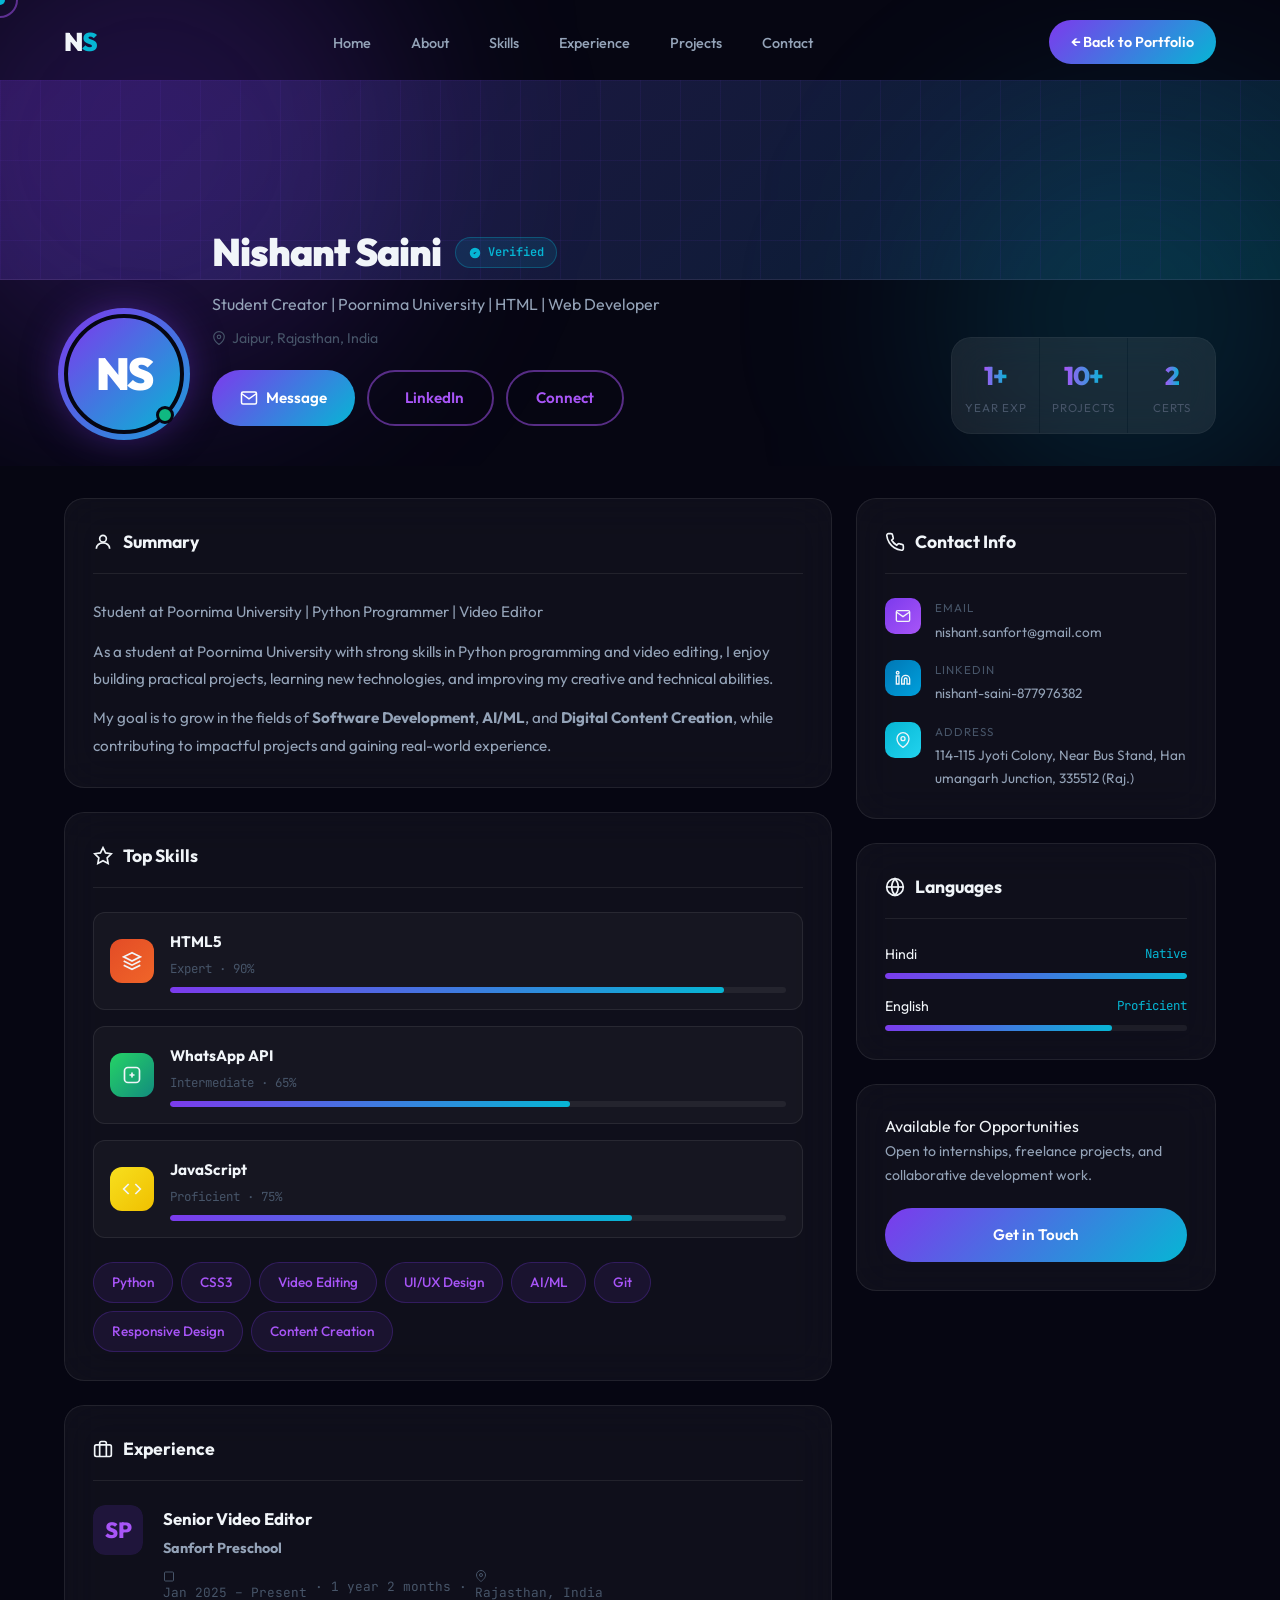
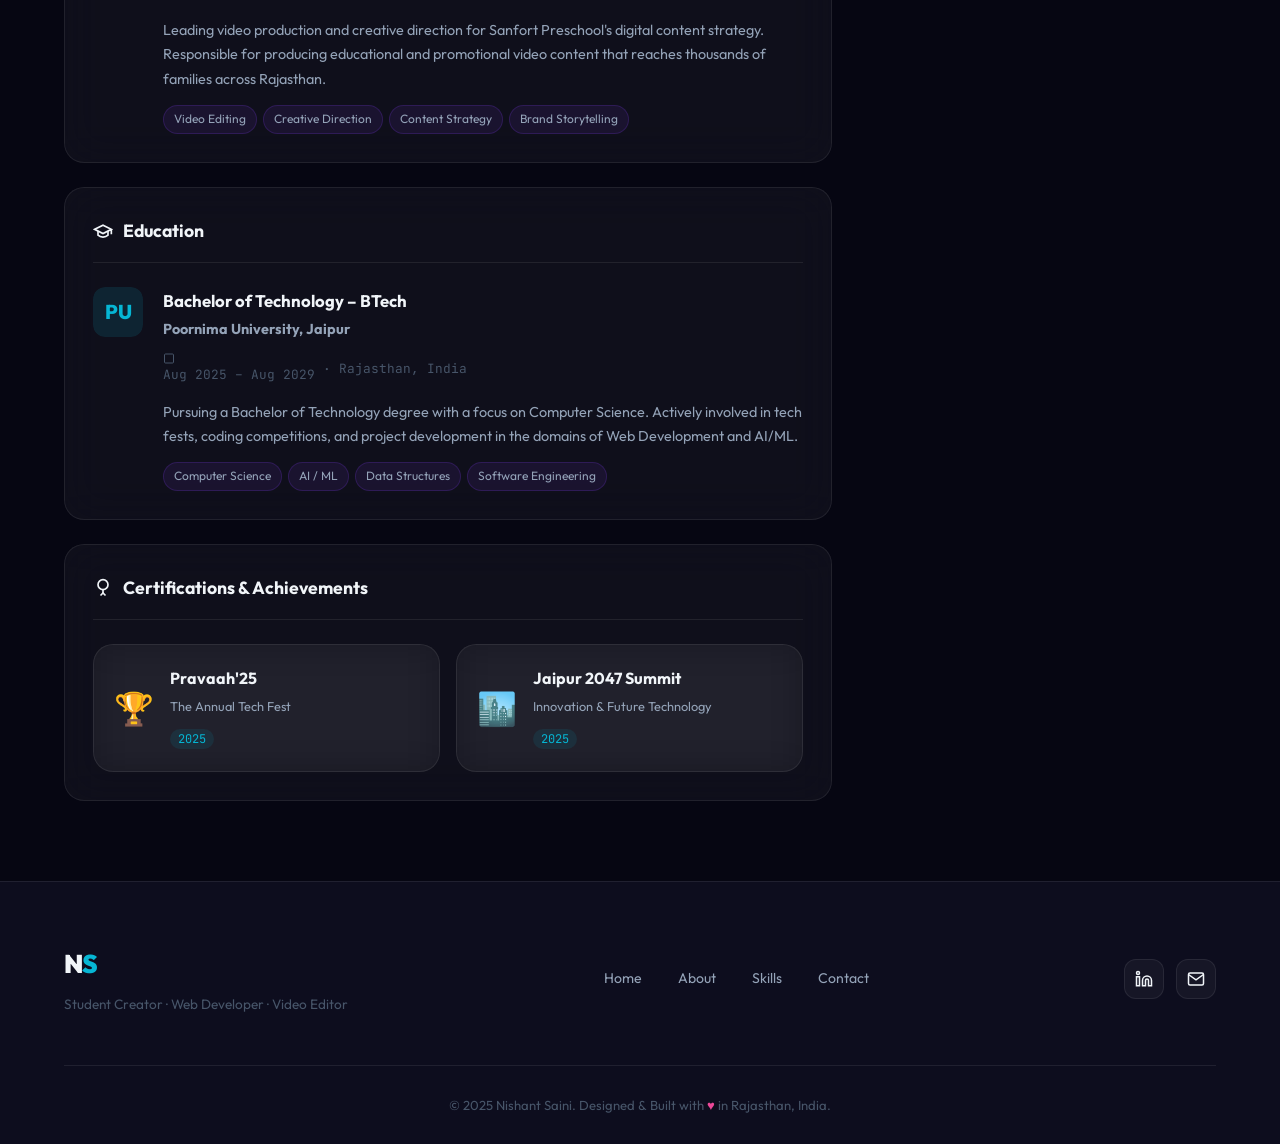
==== profile.html @ 7b992e28 "Add files via upload" ====
<!DOCTYPE html>
<html lang="en">

<head>
    <meta charset="UTF-8" />
    <meta name="viewport" content="width=device-width, initial-scale=1.0" />
    <title>My Profile | Nishant Saini</title>
    <meta name="description"
        content="Detailed LinkedIn-style profile of Nishant Saini – Web Developer, Python Programmer, and Video Editor at Poornima University." />
    <link rel="preconnect" href="https://fonts.googleapis.com" />
    <link rel="preconnect" href="https://fonts.gstatic.com" crossorigin />
    <link
        href="https://fonts.googleapis.com/css2?family=Outfit:wght@300;400;500;600;700;800;900&family=JetBrains+Mono:wght@400;500;700&display=swap"
        rel="stylesheet" />
    <link rel="stylesheet" href="style.css" />
    <link rel="stylesheet" href="profile.css" />
</head>

<body>

    <!-- ───────────── CURSOR ───────────── -->
    <div class="cursor" id="cursor"></div>
    <div class="cursor-follower" id="cursorFollower"></div>

    <!-- ───────────── NAV ───────────── -->
    <nav class="navbar" id="navbar">
        <div class="nav-container">
            <a href="index.html" class="nav-logo">N<span class="accent">S</span></a>
            <ul class="nav-links" id="navLinks">
                <li><a href="index.html#home" class="nav-link">Home</a></li>
                <li><a href="index.html#about" class="nav-link">About</a></li>
                <li><a href="index.html#skills" class="nav-link">Skills</a></li>
                <li><a href="index.html#experience" class="nav-link">Experience</a></li>
                <li><a href="index.html#projects" class="nav-link">Projects</a></li>
                <li><a href="index.html#contact" class="nav-link">Contact</a></li>
            </ul>
            <a href="index.html" class="btn-primary nav-cta">← Back to Portfolio</a>
            <button class="hamburger" id="hamburger" aria-label="Toggle menu">
                <span></span><span></span><span></span>
            </button>
        </div>
    </nav>

    <!-- ───────────── PROFILE HERO ───────────── -->
    <div class="profile-hero">
        <div class="profile-hero-bg">
            <div class="orb orb-1"></div>
            <div class="orb orb-2"></div>
        </div>
        <div class="profile-banner"></div>
        <div class="container">
            <div class="profile-header">
                <div class="profile-avatar-wrap">
                    <div class="profile-avatar-ring"></div>
                    <div class="profile-avatar">
                        <span>NS</span>
                        <div class="avatar-online"></div>
                    </div>
                </div>
                <div class="profile-header-info">
                    <div class="profile-name-row">
                        <h1 class="profile-name">Nishant Saini</h1>
                        <span class="profile-badge verified">
                            <svg viewBox="0 0 24 24" fill="currentColor">
                                <path d="M9 12l2 2 4-4m6 2a9 9 0 11-18 0 9 9 0 0118 0z" />
                            </svg>
                            Verified
                        </span>
                    </div>
                    <p class="profile-headline">Student Creator | Poornima University | HTML | Web Developer</p>
                    <p class="profile-location">
                        <svg viewBox="0 0 24 24" fill="none">
                            <path d="M21 10c0 7-9 13-9 13s-9-6-9-13a9 9 0 0118 0z" stroke="currentColor"
                                stroke-width="2" />
                            <circle cx="12" cy="10" r="3" stroke="currentColor" stroke-width="2" />
                        </svg>
                        Jaipur, Rajasthan, India
                    </p>
                    <div class="profile-actions">
                        <a href="mailto:nishant.sanfort@gmail.com" class="btn-primary">
                            <svg viewBox="0 0 24 24" fill="none">
                                <path d="M4 4h16c1.1 0 2 .9 2 2v12c0 1.1-.9 2-2 2H4c-1.1 0-2-.9-2-2V6c0-1.1.9-2 2-2z"
                                    stroke="currentColor" stroke-width="2" />
                                <polyline points="22,6 12,13 2,6" stroke="currentColor" stroke-width="2" />
                            </svg>
                            Message
                        </a>
                        <a href="https://www.linkedin.com/in/nishant-saini-877976382" target="_blank"
                            class="btn-outline">
                            <svg viewBox="0 0 24 24" fill="none">
                                <path
                                    d="M16 8a6 6 0 016 6v7h-4v-7a2 2 0 00-2-2 2 2 0 00-2 2v7h-4v-7a6 6 0 016-6zM2 9h4v12H2z"
                                    stroke="currentColor" stroke-width="2" />
                                <circle cx="4" cy="4" r="2" stroke="currentColor" stroke-width="2" />
                            </svg>
                            LinkedIn
                        </a>
                        <a href="index.html#contact" class="btn-outline">Connect</a>
                    </div>
                </div>
                <div class="profile-stats-box glass">
                    <div class="ps-item">
                        <span class="ps-num gradient-text">1+</span>
                        <span class="ps-label">Year Exp</span>
                    </div>
                    <div class="ps-item">
                        <span class="ps-num gradient-text">10+</span>
                        <span class="ps-label">Projects</span>
                    </div>
                    <div class="ps-item">
                        <span class="ps-num gradient-text">2</span>
                        <span class="ps-label">Certs</span>
                    </div>
                </div>
            </div>
        </div>
    </div>

    <!-- ───────────── PROFILE BODY ───────────── -->
    <main class="profile-body container" id="profileBody">

        <div class="profile-main">

            <!-- ABOUT CARD -->
            <div class="p-card glass">
                <div class="p-card-header">
                    <h2>
                        <svg viewBox="0 0 24 24" fill="none">
                            <circle cx="12" cy="8" r="4" stroke="currentColor" stroke-width="2" />
                            <path d="M4 20c0-4 3.6-7 8-7s8 3 8 7" stroke="currentColor" stroke-width="2" />
                        </svg>
                        Summary
                    </h2>
                </div>
                <p class="about-text">
                    Student at Poornima University | Python Programmer | Video Editor
                </p>
                <p class="about-text mt">
                    As a student at Poornima University with strong skills in Python programming and video editing, I
                    enjoy building practical projects, learning new technologies, and improving my creative and
                    technical abilities.
                </p>
                <p class="about-text mt">
                    My goal is to grow in the fields of <strong>Software Development</strong>, <strong>AI/ML</strong>,
                    and <strong>Digital Content Creation</strong>, while contributing to impactful projects and gaining
                    real-world experience.
                </p>
            </div>

            <!-- TOP SKILLS -->
            <div class="p-card glass">
                <div class="p-card-header">
                    <h2>
                        <svg viewBox="0 0 24 24" fill="none">
                            <polygon
                                points="12 2 15.09 8.26 22 9.27 17 14.14 18.18 21.02 12 17.77 5.82 21.02 7 14.14 2 9.27 8.91 8.26 12 2"
                                stroke="currentColor" stroke-width="2" />
                        </svg>
                        Top Skills
                    </h2>
                </div>
                <div class="skills-row">
                    <div class="skill-pill featured-skill">
                        <div class="skill-pill-icon html">
                            <svg viewBox="0 0 24 24" fill="none">
                                <path d="M12 2L2 7l10 5 10-5-10-5zM2 17l10 5 10-5M2 12l10 5 10-5" stroke="currentColor"
                                    stroke-width="2" />
                            </svg>
                        </div>
                        <div class="skill-pill-text">
                            <span class="sp-name">HTML5</span>
                            <span class="sp-level">Expert · 90%</span>
                            <div class="sp-bar">
                                <div class="sp-fill" style="--w:90%"></div>
                            </div>
                        </div>
                    </div>
                    <div class="skill-pill featured-skill">
                        <div class="skill-pill-icon whatsapp">
                            <svg viewBox="0 0 24 24" fill="none">
                                <path d="M3 3h18v18H3z" stroke="none" />
                                <rect x="3" y="3" width="18" height="18" rx="4" stroke="currentColor"
                                    stroke-width="2" />
                                <path d="M9 12h6M12 9v6" stroke="currentColor" stroke-width="2" />
                            </svg>
                        </div>
                        <div class="skill-pill-text">
                            <span class="sp-name">WhatsApp API</span>
                            <span class="sp-level">Intermediate · 65%</span>
                            <div class="sp-bar">
                                <div class="sp-fill" style="--w:65%"></div>
                            </div>
                        </div>
                    </div>
                    <div class="skill-pill featured-skill">
                        <div class="skill-pill-icon js">
                            <svg viewBox="0 0 24 24" fill="none">
                                <polyline points="16 18 22 12 16 6" stroke="currentColor" stroke-width="2" />
                                <polyline points="8 6 2 12 8 18" stroke="currentColor" stroke-width="2" />
                            </svg>
                        </div>
                        <div class="skill-pill-text">
                            <span class="sp-name">JavaScript</span>
                            <span class="sp-level">Proficient · 75%</span>
                            <div class="sp-bar">
                                <div class="sp-fill" style="--w:75%"></div>
                            </div>
                        </div>
                    </div>
                </div>
                <div class="all-skills-grid">
                    <span class="tag">Python</span>
                    <span class="tag">CSS3</span>
                    <span class="tag">Video Editing</span>
                    <span class="tag">UI/UX Design</span>
                    <span class="tag">AI/ML</span>
                    <span class="tag">Git</span>
                    <span class="tag">Responsive Design</span>
                    <span class="tag">Content Creation</span>
                </div>
            </div>

            <!-- EXPERIENCE -->
            <div class="p-card glass">
                <div class="p-card-header">
                    <h2>
                        <svg viewBox="0 0 24 24" fill="none">
                            <rect x="2" y="7" width="20" height="14" rx="2" stroke="currentColor" stroke-width="2" />
                            <path d="M16 21V5a2 2 0 00-2-2h-4a2 2 0 00-2 2v16" stroke="currentColor" stroke-width="2" />
                        </svg>
                        Experience
                    </h2>
                </div>
                <div class="exp-item">
                    <div class="exp-logo">
                        <svg viewBox="0 0 50 50" fill="none">
                            <rect width="50" height="50" rx="12" fill="rgba(124,58,237,0.15)" />
                            <text x="50%" y="55%" dominant-baseline="middle" text-anchor="middle" font-size="22"
                                fill="#a855f7" font-family="Outfit, sans-serif" font-weight="800">SP</text>
                        </svg>
                    </div>
                    <div class="exp-content">
                        <h3>Senior Video Editor</h3>
                        <h4>Sanfort Preschool</h4>
                        <div class="exp-meta">
                            <span>
                                <svg viewBox="0 0 24 24" fill="none">
                                    <rect x="3" y="4" width="18" height="18" rx="2" stroke="currentColor"
                                        stroke-width="2" />
                                </svg>
                                Jan 2025 – Present
                            </span>
                            <span>·</span>
                            <span>1 year 2 months</span>
                            <span>·</span>
                            <span>
                                <svg viewBox="0 0 24 24" fill="none">
                                    <path d="M21 10c0 7-9 13-9 13s-9-6-9-13a9 9 0 0118 0z" stroke="currentColor"
                                        stroke-width="2" />
                                    <circle cx="12" cy="10" r="3" stroke="currentColor" stroke-width="2" />
                                </svg>
                                Rajasthan, India
                            </span>
                        </div>
                        <p class="exp-desc">
                            Leading video production and creative direction for Sanfort Preschool's digital content
                            strategy. Responsible for producing educational and promotional video content that reaches
                            thousands of families across Rajasthan.
                        </p>
                        <div class="exp-skills">
                            <span>Video Editing</span>
                            <span>Creative Direction</span>
                            <span>Content Strategy</span>
                            <span>Brand Storytelling</span>
                        </div>
                    </div>
                </div>
            </div>

            <!-- EDUCATION -->
            <div class="p-card glass">
                <div class="p-card-header">
                    <h2>
                        <svg viewBox="0 0 24 24" fill="none">
                            <path d="M22 10v6M2 10l10-5 10 5-10 5-10-5z" stroke="currentColor" stroke-width="2" />
                            <path d="M6 12v5c3 3 9 3 12 0v-5" stroke="currentColor" stroke-width="2" />
                        </svg>
                        Education
                    </h2>
                </div>
                <div class="exp-item">
                    <div class="exp-logo">
                        <svg viewBox="0 0 50 50" fill="none">
                            <rect width="50" height="50" rx="12" fill="rgba(6,182,212,0.12)" />
                            <text x="50%" y="55%" dominant-baseline="middle" text-anchor="middle" font-size="20"
                                fill="#06b6d4" font-family="Outfit, sans-serif" font-weight="800">PU</text>
                        </svg>
                    </div>
                    <div class="exp-content">
                        <h3>Bachelor of Technology – BTech</h3>
                        <h4>Poornima University, Jaipur</h4>
                        <div class="exp-meta">
                            <span>
                                <svg viewBox="0 0 24 24" fill="none">
                                    <rect x="3" y="4" width="18" height="18" rx="2" stroke="currentColor"
                                        stroke-width="2" />
                                </svg>
                                Aug 2025 – Aug 2029
                            </span>
                            <span>·</span>
                            <span>Rajasthan, India</span>
                        </div>
                        <p class="exp-desc">
                            Pursuing a Bachelor of Technology degree with a focus on Computer Science. Actively involved
                            in tech fests, coding competitions, and project development in the domains of Web
                            Development and AI/ML.
                        </p>
                        <div class="exp-skills">
                            <span>Computer Science</span>
                            <span>AI / ML</span>
                            <span>Data Structures</span>
                            <span>Software Engineering</span>
                        </div>
                    </div>
                </div>
            </div>

            <!-- CERTIFICATIONS -->
            <div class="p-card glass">
                <div class="p-card-header">
                    <h2>
                        <svg viewBox="0 0 24 24" fill="none">
                            <circle cx="12" cy="8" r="6" stroke="currentColor" stroke-width="2" />
                            <path d="M9 21l3-3 3 3" stroke="currentColor" stroke-width="2" />
                            <path d="M12 18v-4" stroke="currentColor" stroke-width="2" />
                        </svg>
                        Certifications & Achievements
                    </h2>
                </div>
                <div class="certs-grid">
                    <div class="cert-card glass">
                        <div class="cert-icon">🏆</div>
                        <div class="cert-details">
                            <h3>Pravaah'25</h3>
                            <p>The Annual Tech Fest</p>
                            <span class="cert-year">2025</span>
                        </div>
                    </div>
                    <div class="cert-card glass">
                        <div class="cert-icon">🏙️</div>
                        <div class="cert-details">
                            <h3>Jaipur 2047 Summit</h3>
                            <p>Innovation & Future Technology</p>
                            <span class="cert-year">2025</span>
                        </div>
                    </div>
                </div>
            </div>

        </div>

        <!-- ───── SIDEBAR ───── -->
        <aside class="profile-sidebar">

            <!-- Contact Info -->
            <div class="p-card glass">
                <div class="p-card-header">
                    <h2>
                        <svg viewBox="0 0 24 24" fill="none">
                            <path
                                d="M22 16.92v3a2 2 0 01-2.18 2 19.79 19.79 0 01-8.63-3.07 19.5 19.5 0 01-6-6 19.79 19.79 0 01-3.07-8.67A2 2 0 014.11 2h3a2 2 0 012 1.72c.127.96.361 1.903.7 2.81a2 2 0 01-.45 2.11L8.09 9.91a16 16 0 006 6l1.27-1.27a2 2 0 012.11-.45c.907.339 1.85.573 2.81.7A2 2 0 0122 16.92z"
                                stroke="currentColor" stroke-width="2" />
                        </svg>
                        Contact Info
                    </h2>
                </div>
                <ul class="contact-list">
                    <li>
                        <div class="cl-icon email">
                            <svg viewBox="0 0 24 24" fill="none">
                                <path d="M4 4h16c1.1 0 2 .9 2 2v12c0 1.1-.9 2-2 2H4c-1.1 0-2-.9-2-2V6c0-1.1.9-2 2-2z"
                                    stroke="currentColor" stroke-width="2" />
                                <polyline points="22,6 12,13 2,6" stroke="currentColor" stroke-width="2" />
                            </svg>
                        </div>
                        <div>
                            <span class="cl-label">Email</span>
                            <a href="mailto:nishant.sanfort@gmail.com" class="cl-value">nishant.sanfort@gmail.com</a>
                        </div>
                    </li>
                    <li>
                        <div class="cl-icon linkedin">
                            <svg viewBox="0 0 24 24" fill="none">
                                <path
                                    d="M16 8a6 6 0 016 6v7h-4v-7a2 2 0 00-2-2 2 2 0 00-2 2v7h-4v-7a6 6 0 016-6zM2 9h4v12H2z"
                                    stroke="currentColor" stroke-width="2" />
                                <circle cx="4" cy="4" r="2" stroke="currentColor" stroke-width="2" />
                            </svg>
                        </div>
                        <div>
                            <span class="cl-label">LinkedIn</span>
                            <a href="https://www.linkedin.com/in/nishant-saini-877976382" target="_blank"
                                class="cl-value">nishant-saini-877976382</a>
                        </div>
                    </li>
                    <li>
                        <div class="cl-icon location">
                            <svg viewBox="0 0 24 24" fill="none">
                                <path d="M21 10c0 7-9 13-9 13s-9-6-9-13a9 9 0 0118 0z" stroke="currentColor"
                                    stroke-width="2" />
                                <circle cx="12" cy="10" r="3" stroke="currentColor" stroke-width="2" />
                            </svg>
                        </div>
                        <div>
                            <span class="cl-label">Address</span>
                            <span class="cl-value">114-115 Jyoti Colony, Near Bus Stand, Hanumangarh Junction, 335512
                                (Raj.)</span>
                        </div>
                    </li>
                </ul>
            </div>

            <!-- Languages -->
            <div class="p-card glass">
                <div class="p-card-header">
                    <h2>
                        <svg viewBox="0 0 24 24" fill="none">
                            <circle cx="12" cy="12" r="10" stroke="currentColor" stroke-width="2" />
                            <line x1="2" y1="12" x2="22" y2="12" stroke="currentColor" stroke-width="2" />
                            <path
                                d="M12 2a15.3 15.3 0 014 10 15.3 15.3 0 01-4 10 15.3 15.3 0 01-4-10 15.3 15.3 0 014-10z"
                                stroke="currentColor" stroke-width="2" />
                        </svg>
                        Languages
                    </h2>
                </div>
                <div class="lang-list">
                    <div class="lang-item">
                        <div class="lang-info">
                            <span>Hindi</span>
                            <span class="lang-level">Native</span>
                        </div>
                        <div class="lang-bar">
                            <div class="lang-fill" style="--lw:100%"></div>
                        </div>
                    </div>
                    <div class="lang-item">
                        <div class="lang-info">
                            <span>English</span>
                            <span class="lang-level">Proficient</span>
                        </div>
                        <div class="lang-bar">
                            <div class="lang-fill" style="--lw:75%"></div>
                        </div>
                    </div>
                </div>
            </div>

            <!-- Availability -->
            <div class="p-card glass availability-card">
                <div class="avail-status">
                    <span class="avail-dot"></span>
                    <span>Available for Opportunities</span>
                </div>
                <p>Open to internships, freelance projects, and collaborative development work.</p>
                <a href="index.html#contact" class="btn-primary full-w">Get in Touch</a>
            </div>

        </aside>
    </main>

    <!-- ───────────── FOOTER ───────────── -->
    <footer class="footer">
        <div class="container">
            <div class="footer-inner">
                <div class="footer-brand">
                    <span class="nav-logo">N<span class="accent">S</span></span>
                    <p>Student Creator · Web Developer · Video Editor</p>
                </div>
                <div class="footer-links">
                    <a href="index.html">Home</a>
                    <a href="index.html#about">About</a>
                    <a href="index.html#skills">Skills</a>
                    <a href="index.html#contact">Contact</a>
                </div>
                <div class="footer-socials">
                    <a href="https://www.linkedin.com/in/nishant-saini-877976382" target="_blank" class="social-btn"
                        title="LinkedIn">
                        <svg viewBox="0 0 24 24" fill="none">
                            <path
                                d="M16 8a6 6 0 016 6v7h-4v-7a2 2 0 00-2-2 2 2 0 00-2 2v7h-4v-7a6 6 0 016-6zM2 9h4v12H2z"
                                stroke="currentColor" stroke-width="2" />
                            <circle cx="4" cy="4" r="2" stroke="currentColor" stroke-width="2" />
                        </svg>
                    </a>
                    <a href="mailto:nishant.sanfort@gmail.com" class="social-btn" title="Email">
                        <svg viewBox="0 0 24 24" fill="none">
                            <path d="M4 4h16c1.1 0 2 .9 2 2v12c0 1.1-.9 2-2 2H4c-1.1 0-2-.9-2-2V6c0-1.1.9-2 2-2z"
                                stroke="currentColor" stroke-width="2" />
                            <polyline points="22,6 12,13 2,6" stroke="currentColor" stroke-width="2" />
                        </svg>
                    </a>
                </div>
            </div>
            <div class="footer-bottom">
                <p>© 2025 Nishant Saini. Designed & Built with <span class="heart">♥</span> in Rajasthan, India.</p>
            </div>
        </div>
    </footer>

    <script src="script.js"></script>
    <script>
        // Profile page specific: animate skill bars on load
        window.addEventListener('load', () => {
            setTimeout(() => {
                document.querySelectorAll('.sp-fill, .lang-fill').forEach(el => {
                    el.style.width = el.style.getPropertyValue('--w') || el.style.getPropertyValue('--lw');
                });
            }, 600);
        });
    </script>
</body>

</html>
---- style.css ----
/* =========================================================
   NISHANT SAINI PORTFOLIO — PREMIUM CSS
   Design System: Dark Luxury + Purple/Cyan Gradient
   ========================================================= */

/* ── Google Font Import ── */
@import url('https://fonts.googleapis.com/css2?family=Outfit:wght@300;400;500;600;700;800;900&family=JetBrains+Mono:wght@400;500;700&display=swap');

/* ──────────────── CSS VARIABLES ──────────────── */
:root {
  --clr-bg: #060612;
  --clr-bg2: #0d0d1e;
  --clr-card: rgba(255,255,255,0.04);
  --clr-card-border: rgba(255,255,255,0.08);
  --clr-purple: #7c3aed;
  --clr-purple-light: #a855f7;
  --clr-cyan: #06b6d4;
  --clr-cyan-light: #22d3ee;
  --clr-pink: #ec4899;
  --clr-green: #10b981;
  --clr-text: #f1f5f9;
  --clr-muted: #94a3b8;
  --clr-dimmed: #475569;
  --gradient: linear-gradient(135deg, var(--clr-purple), var(--clr-cyan));
  --gradient-text: linear-gradient(90deg, #a855f7, #06b6d4);
  --shadow-glow: 0 0 40px rgba(124,58,237,0.25);
  --shadow-card: 0 8px 32px rgba(0,0,0,0.4);
  --radius: 20px;
  --radius-sm: 12px;
  --transition: all 0.3s cubic-bezier(0.4,0,0.2,1);
  --font-main: 'Outfit', sans-serif;
  --font-mono: 'JetBrains Mono', monospace;
}

/* ──────────────── RESET & BASE ──────────────── */
*, *::before, *::after { box-sizing: border-box; margin: 0; padding: 0; }

html { scroll-behavior: smooth; font-size: 16px; }

body {
  font-family: var(--font-main);
  background-color: var(--clr-bg);
  color: var(--clr-text);
  overflow-x: hidden;
  line-height: 1.7;
}

body.no-scroll { overflow: hidden; }

a { text-decoration: none; color: inherit; transition: var(--transition); }

ul { list-style: none; }

img, svg { display: block; }

/* ──────────────── CURSOR ──────────────── */
.cursor {
  position: fixed;
  width: 10px;
  height: 10px;
  background: var(--clr-cyan);
  border-radius: 50%;
  pointer-events: none;
  z-index: 9999;
  transform: translate(-50%, -50%);
  transition: opacity 0.3s;
}
.cursor-follower {
  position: fixed;
  width: 36px;
  height: 36px;
  border: 2px solid rgba(168,85,247,0.5);
  border-radius: 50%;
  pointer-events: none;
  z-index: 9998;
  transform: translate(-50%, -50%);
  transition: transform 0.15s ease, left 0.15s ease, top 0.15s ease;
}

/* ──────────────── LOADER ──────────────── */
.loader {
  position: fixed; inset: 0;
  background: var(--clr-bg);
  z-index: 10000;
  display: flex;
  align-items: center;
  justify-content: center;
  transition: opacity 0.6s ease, visibility 0.6s ease;
}
.loader.hidden { opacity: 0; visibility: hidden; }
.loader-inner { text-align: center; }
.loader-text {
  font-size: 4rem;
  font-weight: 900;
  letter-spacing: -2px;
  background: var(--gradient-text);
  -webkit-background-clip: text;
  -webkit-text-fill-color: transparent;
  background-clip: text;
  display: block;
  margin-bottom: 20px;
}
.loader-bar {
  width: 200px;
  height: 4px;
  background: rgba(255,255,255,0.1);
  border-radius: 99px;
  overflow: hidden;
}
.loader-fill {
  height: 100%;
  background: var(--gradient);
  border-radius: 99px;
  animation: loadFill 1.5s ease forwards;
}
@keyframes loadFill {
  0% { width: 0; }
  100% { width: 100%; }
}

/* ──────────────── UTILITIES ──────────────── */
.container { max-width: 1200px; margin: 0 auto; padding: 0 24px; }
.accent { color: var(--clr-cyan); }
.gradient-text {
  background: var(--gradient-text);
  -webkit-background-clip: text;
  -webkit-text-fill-color: transparent;
  background-clip: text;
}
.glass {
  background: var(--clr-card);
  border: 1px solid var(--clr-card-border);
  backdrop-filter: blur(20px);
  -webkit-backdrop-filter: blur(20px);
  border-radius: var(--radius);
}
.btn-primary {
  display: inline-flex;
  align-items: center;
  gap: 8px;
  padding: 14px 28px;
  background: var(--gradient);
  color: #fff;
  font-family: var(--font-main);
  font-weight: 600;
  font-size: 0.95rem;
  border: none;
  border-radius: 99px;
  cursor: pointer;
  transition: var(--transition);
  position: relative;
  overflow: hidden;
}
.btn-primary::before {
  content: '';
  position: absolute; inset: 0;
  background: rgba(255,255,255,0.15);
  opacity: 0;
  transition: var(--transition);
}
.btn-primary:hover::before { opacity: 1; }
.btn-primary:hover { transform: translateY(-2px); box-shadow: 0 12px 40px rgba(124,58,237,0.4); }
.btn-primary svg { width: 18px; height: 18px; stroke: currentColor; fill: none; }

.btn-outline {
  display: inline-flex;
  align-items: center;
  gap: 8px;
  padding: 13px 28px;
  border: 2px solid rgba(168,85,247,0.5);
  color: var(--clr-purple-light);
  font-family: var(--font-main);
  font-weight: 600;
  font-size: 0.95rem;
  border-radius: 99px;
  cursor: pointer;
  transition: var(--transition);
}
.btn-outline:hover {
  border-color: var(--clr-purple-light);
  background: rgba(168,85,247,0.1);
  transform: translateY(-2px);
}

/* ──────────────── NAVBAR ──────────────── */
.navbar {
  position: fixed; top: 0; left: 0; right: 0;
  z-index: 1000;
  padding: 20px 0;
  transition: var(--transition);
}
.navbar.scrolled {
  background: rgba(6,6,18,0.85);
  backdrop-filter: blur(20px);
  -webkit-backdrop-filter: blur(20px);
  border-bottom: 1px solid var(--clr-card-border);
  padding: 14px 0;
}
.nav-container {
  display: flex;
  align-items: center;
  gap: 40px;
  max-width: 1200px;
  margin: 0 auto;
  padding: 0 24px;
}
.nav-logo {
  font-size: 1.6rem;
  font-weight: 900;
  letter-spacing: -1px;
  flex-shrink: 0;
}
.nav-links {
  display: flex;
  gap: 8px;
  flex: 1;
  justify-content: center;
}
.nav-link {
  padding: 8px 16px;
  font-size: 0.9rem;
  font-weight: 500;
  color: var(--clr-muted);
  border-radius: 99px;
  transition: var(--transition);
}
.nav-link:hover, .nav-link.active {
  color: var(--clr-text);
  background: rgba(255,255,255,0.06);
}
.nav-cta { padding: 10px 22px; font-size: 0.9rem; flex-shrink: 0; }
.hamburger {
  display: none;
  flex-direction: column;
  gap: 5px;
  background: none;
  border: none;
  cursor: pointer;
  padding: 4px;
  margin-left: auto;
}
.hamburger span {
  display: block;
  width: 24px;
  height: 2px;
  background: var(--clr-text);
  border-radius: 2px;
  transition: var(--transition);
}
.hamburger.open span:nth-child(1) { transform: translateY(7px) rotate(45deg); }
.hamburger.open span:nth-child(2) { opacity: 0; }
.hamburger.open span:nth-child(3) { transform: translateY(-7px) rotate(-45deg); }

/* ──────────────── HERO ──────────────── */
.hero {
  position: relative;
  min-height: 100vh;
  display: flex;
  align-items: center;
  overflow: hidden;
}
.hero-bg {
  position: absolute; inset: 0;
  z-index: 0;
}
.orb {
  position: absolute;
  border-radius: 50%;
  filter: blur(100px);
  animation: orbFloat 8s ease-in-out infinite;
}
.orb-1 {
  width: 500px; height: 500px;
  background: rgba(124,58,237,0.2);
  top: -100px; left: -100px;
  animation-delay: 0s;
}
.orb-2 {
  width: 400px; height: 400px;
  background: rgba(6,182,212,0.15);
  bottom: -50px; right: -50px;
  animation-delay: -3s;
}
.orb-3 {
  width: 300px; height: 300px;
  background: rgba(236,72,153,0.1);
  top: 50%; left: 50%;
  transform: translate(-50%, -50%);
  animation-delay: -5s;
}
@keyframes orbFloat {
  0%, 100% { transform: translate(0, 0); }
  50% { transform: translate(30px, -30px); }
}
.orb-3 { animation-name: orbFloat3; }
@keyframes orbFloat3 {
  0%, 100% { transform: translate(-50%, -50%); }
  50% { transform: translate(calc(-50% + 20px), calc(-50% + 20px)); }
}
#particleCanvas { position: absolute; inset: 0; width: 100%; height: 100%; }

.hero-content {
  position: relative; z-index: 1;
  display: grid;
  grid-template-columns: 1fr 1fr;
  gap: 60px;
  align-items: center;
  padding-top: 100px;
  min-height: 100vh;
}
.hero-badge {
  display: inline-flex;
  align-items: center;
  gap: 8px;
  padding: 8px 16px;
  background: rgba(16,185,129,0.1);
  border: 1px solid rgba(16,185,129,0.3);
  border-radius: 99px;
  font-size: 0.82rem;
  font-weight: 500;
  color: #34d399;
  margin-bottom: 24px;
}
.badge-dot {
  width: 8px; height: 8px;
  background: #10b981;
  border-radius: 50%;
  animation: pulse 2s ease-in-out infinite;
}
@keyframes pulse {
  0%, 100% { box-shadow: 0 0 0 0 rgba(16,185,129,0.4); }
  50% { box-shadow: 0 0 0 6px rgba(16,185,129,0); }
}
.hero-title {
  font-size: clamp(2.4rem, 5vw, 4rem);
  font-weight: 900;
  line-height: 1.1;
  letter-spacing: -2px;
  margin-bottom: 20px;
}
.typed-wrapper {
  display: inline-block;
  font-size: clamp(1.4rem, 3vw, 2.2rem);
  font-weight: 600;
  color: var(--clr-muted);
  letter-spacing: -0.5px;
}
#typed { color: var(--clr-cyan-light); }
.typed-cursor {
  animation: blink 0.9s step-end infinite;
  color: var(--clr-purple-light);
}
@keyframes blink { 50% { opacity: 0; } }
.hero-desc { font-size: 1.05rem; color: var(--clr-muted); margin-bottom: 36px; max-width: 520px; }
.hero-actions { display: flex; gap: 14px; flex-wrap: wrap; margin-bottom: 48px; }
.hero-stats { display: flex; align-items: center; gap: 24px; }
.stat-item { text-align: center; }
.stat-num {
  display: block;
  font-size: 1.8rem;
  font-weight: 800;
  background: var(--gradient-text);
  -webkit-background-clip: text;
  -webkit-text-fill-color: transparent;
  background-clip: text;
  letter-spacing: -1px;
}
.stat-label { font-size: 0.78rem; color: var(--clr-dimmed); text-transform: uppercase; letter-spacing: 1px; }
.stat-divider { width: 1px; height: 40px; background: var(--clr-card-border); }

/* ── Avatar ── */
.hero-visual { position: relative; display: flex; align-items: center; justify-content: center; }
.avatar-wrapper { position: relative; width: 360px; height: 360px; }
.avatar-ring {
  position: absolute; inset: 0;
  border-radius: 50%;
  border: 1px solid var(--clr-card-border);
  animation: ringExpand 4s ease-in-out infinite;
}
.ring-1 { animation-delay: 0s; }
.ring-2 { inset: -20px; animation-delay: -1.3s; }
.ring-3 { inset: -40px; animation-delay: -2.6s; }
@keyframes ringExpand {
  0%, 100% { transform: scale(1); opacity: 0.4; }
  50% { transform: scale(1.03); opacity: 0.8; }
}
.avatar-core {
  position: absolute; inset: 20px;
  border-radius: 50%;
  background: var(--gradient);
  display: flex;
  align-items: center;
  justify-content: center;
  box-shadow: 0 0 80px rgba(124,58,237,0.5), 0 0 160px rgba(6,182,212,0.2);
  overflow: hidden;
}
.avatar-svg { width: 100%; height: 100%; position: absolute; inset: 0; }
.avatar-initials {
  position: relative; z-index: 1;
  font-size: 5rem;
  font-weight: 900;
  letter-spacing: -4px;
  color: rgba(255,255,255,0.9);
  text-shadow: 0 4px 30px rgba(0,0,0,0.4);
}
.floating-badge {
  position: absolute;
  display: flex;
  align-items: center;
  gap: 6px;
  padding: 8px 14px;
  background: rgba(13,13,30,0.9);
  border: 1px solid var(--clr-card-border);
  border-radius: 99px;
  font-size: 0.78rem;
  font-weight: 600;
  backdrop-filter: blur(10px);
  animation: floatBadge 4s ease-in-out infinite;
}
.floating-badge svg { width: 14px; height: 14px; stroke: var(--clr-cyan); }
.badge-html { top: 10%; right: -10%; animation-delay: 0s; }
.badge-python { bottom: 10%; right: -5%; animation-delay: -1.5s; }
.badge-video { bottom: 20%; left: -10%; animation-delay: -2.5s; }
@keyframes floatBadge {
  0%, 100% { transform: translateY(0); }
  50% { transform: translateY(-8px); }
}

/* ── Scroll Indicator ── */
.scroll-indicator {
  position: absolute;
  bottom: 32px;
  left: 50%;
  transform: translateX(-50%);
  display: flex;
  flex-direction: column;
  align-items: center;
  gap: 8px;
  font-size: 0.75rem;
  color: var(--clr-dimmed);
  text-transform: uppercase;
  letter-spacing: 2px;
  z-index: 1;
  animation: scrollBob 2s ease-in-out infinite;
}
.scroll-arrow {
  width: 2px; height: 40px;
  background: linear-gradient(to bottom, var(--clr-purple), transparent);
  border-radius: 2px;
}
@keyframes scrollBob {
  0%, 100% { transform: translateX(-50%) translateY(0); }
  50% { transform: translateX(-50%) translateY(6px); }
}

/* ──────────────── SECTIONS ──────────────── */
.section { padding: 120px 0; }
.section-header { text-align: center; margin-bottom: 64px; }
.section-tag {
  display: inline-block;
  padding: 6px 18px;
  background: rgba(124,58,237,0.12);
  border: 1px solid rgba(124,58,237,0.3);
  border-radius: 99px;
  font-size: 0.8rem;
  font-weight: 600;
  color: var(--clr-purple-light);
  text-transform: uppercase;
  letter-spacing: 2px;
  margin-bottom: 16px;
  font-family: var(--font-mono);
}
.section-title {
  font-size: clamp(1.8rem, 4vw, 2.8rem);
  font-weight: 800;
  letter-spacing: -1px;
  background: var(--gradient-text);
  -webkit-background-clip: text;
  -webkit-text-fill-color: transparent;
  background-clip: text;
}

/* ──────────────── ABOUT ──────────────── */
.about { background: linear-gradient(180deg, var(--clr-bg) 0%, var(--clr-bg2) 100%); }
.about-grid {
  display: grid;
  grid-template-columns: repeat(2, 1fr);
  gap: 24px;
}
.about-card {
  padding: 32px;
  transition: var(--transition);
  position: relative;
  overflow: hidden;
}
.about-card::before {
  content: '';
  position: absolute;
  top: 0; left: 0; right: 0;
  height: 3px;
  background: var(--gradient);
  transform: scaleX(0);
  transition: var(--transition);
}
.about-card:hover::before { transform: scaleX(1); }
.about-card:hover { transform: translateY(-4px); box-shadow: var(--shadow-glow); }
.about-icon {
  width: 52px; height: 52px;
  background: rgba(124,58,237,0.15);
  border-radius: 14px;
  display: flex;
  align-items: center;
  justify-content: center;
  margin-bottom: 20px;
}
.about-icon svg { width: 24px; height: 24px; stroke: var(--clr-purple-light); }
.about-card h3 { font-size: 1.2rem; font-weight: 700; margin-bottom: 10px; }
.about-card p { color: var(--clr-muted); font-size: 0.95rem; }
.highlight-card {
  background: linear-gradient(135deg, rgba(124,58,237,0.1), rgba(6,182,212,0.1));
  border-color: rgba(124,58,237,0.2);
}
.about-quote {
  font-size: 4rem;
  font-family: Georgia, serif;
  line-height: 0.8;
  color: var(--clr-purple-light);
  margin-bottom: 12px;
}
.quote-text { color: var(--clr-text); font-size: 1rem; margin-bottom: 16px; }
.quote-author {
  font-family: var(--font-mono);
  font-size: 0.82rem;
  color: var(--clr-cyan);
}

/* ──────────────── SKILLS ──────────────── */
.skills { background: var(--clr-bg2); }
.skills-grid {
  display: grid;
  grid-template-columns: repeat(2, 1fr);
  gap: 24px;
}
.skill-category { padding: 32px; }
.skill-cat-title {
  font-size: 1.1rem;
  font-weight: 700;
  margin-bottom: 24px;
  display: flex;
  align-items: center;
  gap: 10px;
}
.cat-icon { font-size: 1.3rem; }
.skill-bars { display: flex; flex-direction: column; gap: 20px; }
.skill-bar-item {}
.skill-info {
  display: flex;
  justify-content: space-between;
  margin-bottom: 8px;
  font-size: 0.88rem;
}
.skill-info span:first-child { color: var(--clr-text); font-weight: 500; }
.skill-info span:last-child { color: var(--clr-cyan); font-family: var(--font-mono); font-weight: 700; }
.bar-bg {
  height: 8px;
  background: rgba(255,255,255,0.06);
  border-radius: 99px;
  overflow: hidden;
}
.bar-fill {
  height: 100%;
  background: var(--gradient);
  border-radius: 99px;
  width: 0;
  transition: width 1.4s cubic-bezier(0.4,0,0.2,1);
}
.bar-fill.animated { width: var(--w); }

.skill-tags-card {
  grid-column: 1 / -1;
  padding: 32px;
}
.tag-cloud { display: flex; flex-wrap: wrap; gap: 10px; margin-top: 8px; }
.tag {
  padding: 8px 18px;
  background: rgba(124,58,237,0.1);
  border: 1px solid rgba(124,58,237,0.25);
  border-radius: 99px;
  font-size: 0.85rem;
  font-weight: 500;
  color: var(--clr-purple-light);
  transition: var(--transition);
  cursor: default;
}
.tag:hover {
  background: rgba(124,58,237,0.25);
  border-color: var(--clr-purple-light);
  transform: translateY(-2px);
  color: #fff;
}

/* ──────────────── EXPERIENCE / TIMELINE ──────────────── */
.experience { background: var(--clr-bg); }
.timeline {
  position: relative;
  max-width: 800px;
  margin: 0 auto;
  display: flex;
  flex-direction: column;
  gap: 40px;
}
.timeline::before {
  content: '';
  position: absolute;
  left: 50%;
  top: 0; bottom: 0;
  width: 2px;
  background: linear-gradient(to bottom, var(--clr-purple), var(--clr-cyan));
  transform: translateX(-50%);
}
.timeline-item {
  position: relative;
  width: calc(50% - 32px);
}
.timeline-item.right { align-self: flex-end; }
.timeline-item.left { align-self: flex-start; }
.timeline-dot {
  position: absolute;
  width: 16px; height: 16px;
  border-radius: 50%;
  background: var(--clr-bg);
  border: 3px solid var(--clr-purple);
  top: 32px;
}
.timeline-item.right .timeline-dot { left: calc(-32px - 8px); }
.timeline-item.left .timeline-dot { right: calc(-32px - 8px); }
.timeline-dot.active { border-color: var(--clr-cyan); box-shadow: 0 0 12px var(--clr-cyan); }
.timeline-dot.edu { border-color: var(--clr-purple-light); }
.timeline-dot.cert { border-color: var(--clr-green); }
.timeline-card {
  padding: 28px;
  transition: var(--transition);
}
.timeline-card:hover { transform: translateY(-4px); box-shadow: var(--shadow-glow); }
.timeline-badge {
  display: inline-block;
  padding: 3px 12px;
  border-radius: 99px;
  font-size: 0.72rem;
  font-weight: 700;
  text-transform: uppercase;
  letter-spacing: 1px;
  margin-bottom: 12px;
  font-family: var(--font-mono);
}
.timeline-badge.work { background: rgba(6,182,212,0.15); color: var(--clr-cyan); }
.timeline-badge.edu { background: rgba(168,85,247,0.15); color: var(--clr-purple-light); }
.timeline-badge.cert { background: rgba(16,185,129,0.15); color: var(--clr-green); }
.timeline-card h3 { font-size: 1.15rem; font-weight: 700; margin-bottom: 4px; }
.timeline-card h4 { color: var(--clr-muted); font-size: 0.9rem; font-weight: 500; margin-bottom: 12px; }
.timeline-date {
  display: flex;
  align-items: center;
  gap: 6px;
  font-size: 0.8rem;
  color: var(--clr-dimmed);
  font-family: var(--font-mono);
  margin-bottom: 14px;
}
.timeline-date svg { width: 14px; height: 14px; stroke: currentColor; flex-shrink: 0; }
.timeline-card p { color: var(--clr-muted); font-size: 0.9rem; }
.tl-tags { display: flex; flex-wrap: wrap; gap: 6px; margin-top: 14px; }
.tl-tags span {
  padding: 3px 10px;
  background: rgba(124,58,237,0.1);
  border-radius: 99px;
  font-size: 0.75rem;
  color: var(--clr-muted);
}
.cert-list { list-style: none; margin-top: 4px; }
.cert-list li { padding: 6px 0; color: var(--clr-muted); font-size: 0.9rem; border-bottom: 1px solid var(--clr-card-border); }
.cert-list li:last-child { border: none; }

/* ──────────────── PROJECTS ──────────────── */
.projects { background: var(--clr-bg2); }
.projects-grid {
  display: grid;
  grid-template-columns: repeat(2, 1fr);
  gap: 24px;
}
.project-card {
  position: relative;
  overflow: hidden;
  transition: var(--transition);
}
.project-card:hover { transform: translateY(-6px); box-shadow: var(--shadow-glow); }
.project-glow {
  position: absolute; inset: 0;
  background: var(--gradient);
  opacity: 0;
  transition: var(--transition);
  border-radius: inherit;
  z-index: -1;
}
.project-card:hover .project-glow { opacity: 0.06; }
.project-card.featured { grid-column: 1 / -1; display: grid; grid-template-columns: 1fr 1fr; }
.project-img {
  height: 220px;
  position: relative;
  overflow: hidden;
}
.project-card.featured .project-img { height: auto; min-height: 260px; }
.project-img-1 { background: linear-gradient(135deg, #1a0533, #0a2740); }
.project-img-2 { background: linear-gradient(135deg, #0a2740, #001629); }
.project-img-3 { background: linear-gradient(135deg, #0d2b20, #0a2740); }
.project-img-4 { background: linear-gradient(135deg, #1e1b08, #0a2740); }

/* SVG grid pattern in project images */
.project-img::after {
  content: '';
  position: absolute; inset: 0;
  background-image:
    linear-gradient(rgba(124,58,237,0.1) 1px, transparent 1px),
    linear-gradient(90deg, rgba(124,58,237,0.1) 1px, transparent 1px);
  background-size: 30px 30px;
}
.project-img::before {
  content: '';
  position: absolute; inset: 0;
  background: radial-gradient(circle at center, rgba(124,58,237,0.3), transparent 70%);
  z-index: 1;
}
.project-overlay {
  position: absolute; inset: 0;
  z-index: 2;
  display: flex;
  align-items: flex-start;
  justify-content: flex-end;
  padding: 16px;
}
.proj-tag {
  padding: 4px 12px;
  background: rgba(0,0,0,0.6);
  border: 1px solid var(--clr-card-border);
  border-radius: 99px;
  font-size: 0.75rem;
  font-weight: 600;
  color: var(--clr-cyan);
  backdrop-filter: blur(10px);
  font-family: var(--font-mono);
}
.project-body { padding: 28px; }
.project-body h3 { font-size: 1.2rem; font-weight: 700; margin-bottom: 10px; }
.project-body p { color: var(--clr-muted); font-size: 0.9rem; margin-bottom: 16px; }
.proj-tech { display: flex; flex-wrap: wrap; gap: 6px; }
.proj-tech span {
  padding: 4px 10px;
  background: rgba(6,182,212,0.1);
  border: 1px solid rgba(6,182,212,0.2);
  border-radius: 99px;
  font-size: 0.75rem;
  font-weight: 600;
  color: var(--clr-cyan);
  font-family: var(--font-mono);
}

/* ──────────────── CONTACT ──────────────── */
.contact { background: var(--clr-bg); }
.contact-grid {
  display: grid;
  grid-template-columns: 1fr 1.4fr;
  gap: 32px;
  align-items: start;
}
.contact-info { display: flex; flex-direction: column; gap: 16px; }
.contact-card {
  display: flex;
  align-items: flex-start;
  gap: 16px;
  padding: 20px 24px;
  transition: var(--transition);
}
.contact-card:hover { transform: translateX(4px); border-color: rgba(124,58,237,0.3); }
.contact-icon {
  width: 44px; height: 44px;
  flex-shrink: 0;
  background: rgba(124,58,237,0.12);
  border-radius: 12px;
  display: flex;
  align-items: center;
  justify-content: center;
}
.contact-icon svg { width: 20px; height: 20px; stroke: var(--clr-purple-light); }
.contact-card h4 { font-size: 0.82rem; color: var(--clr-dimmed); font-weight: 500; margin-bottom: 4px; text-transform: uppercase; letter-spacing: 1px; }
.contact-card p, .contact-card a { font-size: 0.9rem; color: var(--clr-muted); }
.contact-card a:hover { color: var(--clr-cyan); }

.contact-form { padding: 36px; }
.contact-form h3 { font-size: 1.4rem; font-weight: 700; margin-bottom: 28px; }
.form-row { display: grid; grid-template-columns: 1fr 1fr; gap: 16px; }
.form-group { display: flex; flex-direction: column; gap: 8px; margin-bottom: 16px; }
.form-group label { font-size: 0.82rem; color: var(--clr-muted); font-weight: 500; text-transform: uppercase; letter-spacing: 1px; }
.form-group input, .form-group textarea {
  background: rgba(255,255,255,0.04);
  border: 1px solid var(--clr-card-border);
  border-radius: var(--radius-sm);
  padding: 12px 16px;
  color: var(--clr-text);
  font-family: var(--font-main);
  font-size: 0.95rem;
  transition: var(--transition);
  outline: none;
  resize: vertical;
}
.form-group input::placeholder, .form-group textarea::placeholder { color: var(--clr-dimmed); }
.form-group input:focus, .form-group textarea:focus {
  border-color: var(--clr-purple);
  background: rgba(124,58,237,0.06);
  box-shadow: 0 0 0 3px rgba(124,58,237,0.12);
}
.full-w { width: 100%; justify-content: center; margin-top: 8px; }
.form-toast {
  margin-top: 14px;
  font-size: 0.9rem;
  text-align: center;
  padding: 10px;
  border-radius: var(--radius-sm);
  display: none;
}
.form-toast.success { background: rgba(16,185,129,0.1); color: #34d399; border: 1px solid rgba(16,185,129,0.2); display: block; }
.form-toast.error { background: rgba(239,68,68,0.1); color: #f87171; border: 1px solid rgba(239,68,68,0.2); display: block; }

/* ──────────────── FOOTER ──────────────── */
.footer {
  background: var(--clr-bg2);
  border-top: 1px solid var(--clr-card-border);
  padding: 60px 0 28px;
}
.footer-inner {
  display: grid;
  grid-template-columns: auto 1fr auto;
  align-items: center;
  gap: 40px;
  margin-bottom: 48px;
}
.footer-brand p { font-size: 0.85rem; color: var(--clr-dimmed); margin-top: 8px; }
.footer-links {
  display: flex;
  gap: 8px;
  justify-content: center;
  flex-wrap: wrap;
}
.footer-links a {
  padding: 6px 14px;
  color: var(--clr-muted);
  font-size: 0.88rem;
  border-radius: 99px;
  transition: var(--transition);
}
.footer-links a:hover { color: var(--clr-cyan); background: rgba(6,182,212,0.08); }
.footer-socials { display: flex; gap: 12px; }
.social-btn {
  width: 40px; height: 40px;
  background: rgba(255,255,255,0.04);
  border: 1px solid var(--clr-card-border);
  border-radius: 12px;
  display: flex;
  align-items: center;
  justify-content: center;
  transition: var(--transition);
}
.social-btn svg { width: 18px; height: 18px; stroke: var(--clr-muted); }
.social-btn:hover {
  background: rgba(124,58,237,0.15);
  border-color: rgba(124,58,237,0.4);
  transform: translateY(-2px);
}
.social-btn:hover svg { stroke: var(--clr-purple-light); }
.footer-bottom { text-align: center; border-top: 1px solid var(--clr-card-border); padding-top: 28px; }
.footer-bottom p { font-size: 0.82rem; color: var(--clr-dimmed); }
.heart { color: var(--clr-pink); animation: heartbeat 1.5s ease-in-out infinite; display: inline-block; }
@keyframes heartbeat {
  0%, 100% { transform: scale(1); }
  50% { transform: scale(1.2); }
}

/* ──────────────── SCROLL ANIMATIONS ──────────────── */
.reveal {
  opacity: 0;
  transform: translateY(30px);
  transition: opacity 0.7s ease, transform 0.7s ease;
}
.reveal.visible {
  opacity: 1;
  transform: translateY(0);
}
.reveal-left {
  opacity: 0;
  transform: translateX(-30px);
  transition: opacity 0.7s ease, transform 0.7s ease;
}
.reveal-left.visible { opacity: 1; transform: translateX(0); }

/* ──────────────── RESPONSIVE ──────────────── */
@media (max-width: 1024px) {
  .hero-content { grid-template-columns: 1fr; gap: 40px; text-align: center; }
  .hero-visual { justify-content: center; }
  .hero-desc { margin: 0 auto 36px; }
  .hero-actions { justify-content: center; }
  .hero-stats { justify-content: center; }
  .hero-badge { display: flex; justify-content: center; }
  .timeline::before { left: 16px; }
  .timeline-item { width: calc(100% - 50px); margin-left: 50px; }
  .timeline-item.right, .timeline-item.left { align-self: auto; }
  .timeline-item.right .timeline-dot { left: -42px; }
  .timeline-item.left .timeline-dot { right: auto; left: -42px; }
  .footer-inner { grid-template-columns: 1fr; text-align: center; }
  .footer-socials { justify-content: center; }
  .footer-links { justify-content: center; }
}
@media (max-width: 768px) {
  .nav-links, .nav-cta { display: none; }
  .nav-links.open {
    display: flex;
    flex-direction: column;
    position: fixed;
    top: 70px; left: 0; right: 0;
    background: rgba(6,6,18,0.98);
    backdrop-filter: blur(20px);
    padding: 24px;
    gap: 4px;
    border-bottom: 1px solid var(--clr-card-border);
  }
  .nav-links.open + .nav-cta { display: flex; }
  .hamburger { display: flex; }
  .about-grid { grid-template-columns: 1fr; }
  .skills-grid { grid-template-columns: 1fr; }
  .skill-tags-card { grid-column: auto; }
  .projects-grid { grid-template-columns: 1fr; }
  .project-card.featured { grid-template-columns: 1fr; }
  .contact-grid { grid-template-columns: 1fr; }
  .form-row { grid-template-columns: 1fr; }
  .avatar-wrapper { width: 280px; height: 280px; }
  .avatar-initials { font-size: 4rem; }
  .badge-html { right: -5%; }
  .badge-python { right: -2%; }
  .badge-video { left: -5%; }
  .cursor, .cursor-follower { display: none; }
}
@media (max-width: 480px) {
  .section { padding: 80px 0; }
  .hero-title { font-size: 2.2rem; }
  .avatar-wrapper { width: 220px; height: 220px; }
}
---- profile.css ----
/* =====================================================
   PROFILE PAGE — DEDICATED CSS
   ===================================================== */

/* ── HERO ── */
.profile-hero {
    position: relative;
    padding-top: 80px;
    overflow: hidden;
    min-height: 380px;
}

.profile-hero-bg {
    position: absolute;
    inset: 0;
    z-index: 0;
}

.profile-banner {
    position: absolute;
    top: 80px;
    left: 0;
    right: 0;
    height: 200px;
    background: linear-gradient(135deg, rgba(124, 58, 237, 0.25), rgba(6, 182, 212, 0.15));
    border-bottom: 1px solid var(--clr-card-border);
}

.profile-banner::before {
    content: '';
    position: absolute;
    inset: 0;
    background-image:
        linear-gradient(rgba(124, 58, 237, 0.08) 1px, transparent 1px),
        linear-gradient(90deg, rgba(124, 58, 237, 0.08) 1px, transparent 1px);
    background-size: 40px 40px;
}

.profile-header {
    position: relative;
    z-index: 1;
    display: grid;
    grid-template-columns: auto 1fr auto;
    gap: 28px;
    align-items: flex-end;
    padding-top: 140px;
    padding-bottom: 32px;
}

/* Avatar */
.profile-avatar-wrap {
    position: relative;
    flex-shrink: 0;
}

.profile-avatar-ring {
    position: absolute;
    inset: -6px;
    border-radius: 50%;
    background: var(--gradient);
    z-index: -1;
}

.profile-avatar {
    width: 120px;
    height: 120px;
    border-radius: 50%;
    background: var(--gradient);
    display: flex;
    align-items: center;
    justify-content: center;
    font-size: 2.8rem;
    font-weight: 900;
    color: #fff;
    letter-spacing: -2px;
    position: relative;
    box-shadow: 0 0 40px rgba(124, 58, 237, 0.5);
    border: 4px solid var(--clr-bg);
}

.avatar-online {
    position: absolute;
    bottom: 6px;
    right: 6px;
    width: 18px;
    height: 18px;
    background: #10b981;
    border-radius: 50%;
    border: 3px solid var(--clr-bg);
    animation: pulse 2s ease-in-out infinite;
}

/* Header Info */
.profile-header-info {
    padding-bottom: 8px;
}

.profile-name-row {
    display: flex;
    align-items: center;
    gap: 14px;
    flex-wrap: wrap;
    margin-bottom: 6px;
}

.profile-name {
    font-size: clamp(1.6rem, 3vw, 2.5rem);
    font-weight: 900;
    letter-spacing: -1px;
}

.profile-badge {
    display: inline-flex;
    align-items: center;
    gap: 6px;
    padding: 4px 12px;
    background: rgba(6, 182, 212, 0.12);
    border: 1px solid rgba(6, 182, 212, 0.3);
    border-radius: 99px;
    font-size: 0.75rem;
    font-weight: 600;
    color: var(--clr-cyan);
    font-family: var(--font-mono);
}

.profile-badge svg {
    width: 14px;
    height: 14px;
}

.profile-badge.verified {}

.profile-headline {
    color: var(--clr-muted);
    font-size: 1rem;
    margin-bottom: 8px;
}

.profile-location {
    display: inline-flex;
    align-items: center;
    gap: 6px;
    color: var(--clr-dimmed);
    font-size: 0.88rem;
    margin-bottom: 20px;
}

.profile-location svg {
    width: 14px;
    height: 14px;
    stroke: currentColor;
}

.profile-actions {
    display: flex;
    gap: 12px;
    flex-wrap: wrap;
}

/* Stats Box */
.profile-stats-box {
    display: grid;
    grid-template-columns: 1fr 1fr 1fr;
    gap: 1px;
    border-radius: var(--radius);
    overflow: hidden;
    align-self: flex-end;
    min-width: 200px;
}

.ps-item {
    display: flex;
    flex-direction: column;
    align-items: center;
    padding: 16px 12px;
    background: var(--clr-card);
}

.ps-num {
    font-size: 1.6rem;
    font-weight: 800;
    letter-spacing: -1px;
}

.ps-label {
    font-size: 0.72rem;
    color: var(--clr-dimmed);
    text-transform: uppercase;
    letter-spacing: 1px;
}

/* ── PROFILE BODY ── */
.profile-body {
    display: grid;
    grid-template-columns: 1fr 360px;
    gap: 24px;
    padding-top: 32px;
    padding-bottom: 80px;
    align-items: start;
}

.profile-main {
    display: flex;
    flex-direction: column;
    gap: 24px;
}

.profile-sidebar {
    display: flex;
    flex-direction: column;
    gap: 24px;
    position: sticky;
    top: 90px;
}

/* ── CARD ── */
.p-card {
    padding: 28px;
}

.p-card-header {
    display: flex;
    align-items: center;
    margin-bottom: 24px;
    padding-bottom: 16px;
    border-bottom: 1px solid var(--clr-card-border);
}

.p-card-header h2 {
    display: flex;
    align-items: center;
    gap: 10px;
    font-size: 1.1rem;
    font-weight: 700;
}

.p-card-header h2 svg {
    width: 20px;
    height: 20px;
    stroke: var(--clr-purple-light);
}

.about-text {
    color: var(--clr-muted);
    font-size: 0.95rem;
    line-height: 1.8;
}

.about-text.mt {
    margin-top: 12px;
}

/* ── SKILLS ── */
.skills-row {
    display: flex;
    flex-direction: column;
    gap: 16px;
    margin-bottom: 24px;
}

.skill-pill {
    display: flex;
    align-items: center;
    gap: 16px;
    padding: 16px;
    background: rgba(255, 255, 255, 0.03);
    border: 1px solid var(--clr-card-border);
    border-radius: var(--radius-sm);
    transition: var(--transition);
}

.skill-pill:hover {
    border-color: rgba(124, 58, 237, 0.3);
    background: rgba(124, 58, 237, 0.05);
}

.skill-pill-icon {
    width: 44px;
    height: 44px;
    border-radius: 12px;
    display: flex;
    align-items: center;
    justify-content: center;
    flex-shrink: 0;
}

.skill-pill-icon svg {
    width: 20px;
    height: 20px;
    stroke: #fff;
}

.skill-pill-icon.html {
    background: linear-gradient(135deg, #e34c26, #f06529);
}

.skill-pill-icon.whatsapp {
    background: linear-gradient(135deg, #25d366, #128c7e);
}

.skill-pill-icon.js {
    background: linear-gradient(135deg, #f7df1e, #f0c000);
}

.skill-pill-icon.js svg {
    stroke: #000;
}

.skill-pill-text {
    flex: 1;
}

.sp-name {
    display: block;
    font-weight: 700;
    font-size: 0.95rem;
    margin-bottom: 3px;
}

.sp-level {
    display: block;
    font-size: 0.78rem;
    color: var(--clr-dimmed);
    margin-bottom: 8px;
    font-family: var(--font-mono);
}

.sp-bar {
    height: 6px;
    background: rgba(255, 255, 255, 0.06);
    border-radius: 99px;
    overflow: hidden;
}

.sp-fill {
    height: 100%;
    background: var(--gradient);
    border-radius: 99px;
    width: 0;
    transition: width 1.4s cubic-bezier(0.4, 0, 0.2, 1) 0.5s;
}

.all-skills-grid {
    display: flex;
    flex-wrap: wrap;
    gap: 8px;
}

/* ── EXPERIENCE / EDUCATION ── */
.exp-item {
    display: flex;
    gap: 20px;
}

.exp-logo {
    flex-shrink: 0;
    width: 50px;
    height: 50px;
    border-radius: 12px;
    overflow: hidden;
}

.exp-logo svg {
    width: 100%;
    height: 100%;
}

.exp-content {
    flex: 1;
}

.exp-content h3 {
    font-size: 1.05rem;
    font-weight: 700;
    margin-bottom: 2px;
}

.exp-content h4 {
    font-size: 0.9rem;
    color: var(--clr-muted);
    margin-bottom: 10px;
}

.exp-meta {
    display: flex;
    align-items: center;
    gap: 8px;
    font-size: 0.8rem;
    color: var(--clr-dimmed);
    flex-wrap: wrap;
    margin-bottom: 14px;
    font-family: var(--font-mono);
}

.exp-meta svg {
    width: 12px;
    height: 12px;
    stroke: currentColor;
}

.exp-desc {
    color: var(--clr-muted);
    font-size: 0.9rem;
    line-height: 1.7;
    margin-bottom: 14px;
}

.exp-skills {
    display: flex;
    flex-wrap: wrap;
    gap: 6px;
}

.exp-skills span {
    padding: 3px 10px;
    background: rgba(124, 58, 237, 0.1);
    border: 1px solid rgba(124, 58, 237, 0.2);
    border-radius: 99px;
    font-size: 0.75rem;
    color: var(--clr-muted);
}

/* ── CERTS ── */
.certs-grid {
    display: grid;
    grid-template-columns: 1fr 1fr;
    gap: 16px;
}

.cert-card {
    display: flex;
    align-items: center;
    gap: 16px;
    padding: 20px;
    transition: var(--transition);
}

.cert-card:hover {
    transform: translateY(-4px);
    border-color: rgba(124, 58, 237, 0.3);
}

.cert-icon {
    font-size: 2rem;
}

.cert-details h3 {
    font-size: 1rem;
    font-weight: 700;
    margin-bottom: 4px;
}

.cert-details p {
    font-size: 0.8rem;
    color: var(--clr-muted);
    margin-bottom: 6px;
}

.cert-year {
    font-size: 0.75rem;
    font-family: var(--font-mono);
    color: var(--clr-cyan);
    background: rgba(6, 182, 212, 0.1);
    padding: 2px 8px;
    border-radius: 99px;
}

/* ── SIDEBAR ── */

/* Contact List */
.contact-list {
    display: flex;
    flex-direction: column;
    gap: 16px;
}

.contact-list li {
    display: flex;
    align-items: flex-start;
    gap: 14px;
}

.cl-icon {
    width: 36px;
    height: 36px;
    border-radius: 10px;
    display: flex;
    align-items: center;
    justify-content: center;
    flex-shrink: 0;
}

.cl-icon svg {
    width: 16px;
    height: 16px;
    stroke: #fff;
}

.cl-icon.email {
    background: linear-gradient(135deg, #7c3aed, #a855f7);
}

.cl-icon.linkedin {
    background: linear-gradient(135deg, #0077b5, #00a0dc);
}

.cl-icon.location {
    background: linear-gradient(135deg, #06b6d4, #22d3ee);
}

.cl-label {
    display: block;
    font-size: 0.72rem;
    color: var(--clr-dimmed);
    text-transform: uppercase;
    letter-spacing: 1px;
    margin-bottom: 3px;
}

.cl-value {
    font-size: 0.85rem;
    color: var(--clr-muted);
    word-break: break-all;
    display: block;
}

a.cl-value:hover {
    color: var(--clr-cyan);
}

/* Languages */
.lang-list {
    display: flex;
    flex-direction: column;
    gap: 16px;
}

.lang-item {}

.lang-info {
    display: flex;
    justify-content: space-between;
    margin-bottom: 6px;
    font-size: 0.88rem;
}

.lang-level {
    color: var(--clr-cyan);
    font-family: var(--font-mono);
    font-size: 0.78rem;
}

.lang-bar {
    height: 6px;
    background: rgba(255, 255, 255, 0.06);
    border-radius: 99px;
    overflow: hidden;
}

.lang-fill {
    height: 100%;
    background: var(--gradient);
    border-radius: 99px;
    width: 0;
    transition: width 1.4s cubic-bezier(0.4, 0, 0.2, 1) 0.8s;
}

/* Availability */
.availability-card text-align: center;

.avail-status {
    display: flex;
    align-items: center;
    gap: 10px;
    font-weight: 600;
    font-size: 0.95rem;
    margin-bottom: 10px;
}

.avail-dot {
    width: 10px;
    height: 10px;
    background: #10b981;
    border-radius: 50%;
    animation: pulse 2s ease-in-out infinite;
    flex-shrink: 0;
}

.availability-card p {
    color: var(--clr-muted);
    font-size: 0.88rem;
    margin-bottom: 20px;
}

.availability-card .full-w {
    display: flex;
}

/* ── RESPONSIVE ── */
@media (max-width: 1024px) {
    .profile-header {
        grid-template-columns: auto 1fr;
        grid-template-rows: auto auto;
    }

    .profile-stats-box {
        grid-column: 1 / -1;
        grid-template-columns: repeat(3, 1fr);
    }

    .profile-body {
        grid-template-columns: 1fr;
    }

    .profile-sidebar {
        position: static;
    }
}

@media (max-width: 768px) {
    .profile-header {
        grid-template-columns: 1fr;
        text-align: center;
    }

    .profile-avatar-wrap {
        margin: 0 auto;
    }

    .profile-header-info {
        display: flex;
        flex-direction: column;
        align-items: center;
    }

    .profile-actions {
        justify-content: center;
    }

    .profile-stats-box {
        width: 100%;
    }

    .certs-grid {
        grid-template-columns: 1fr;
    }

    .exp-item {
        flex-direction: column;
    }
}
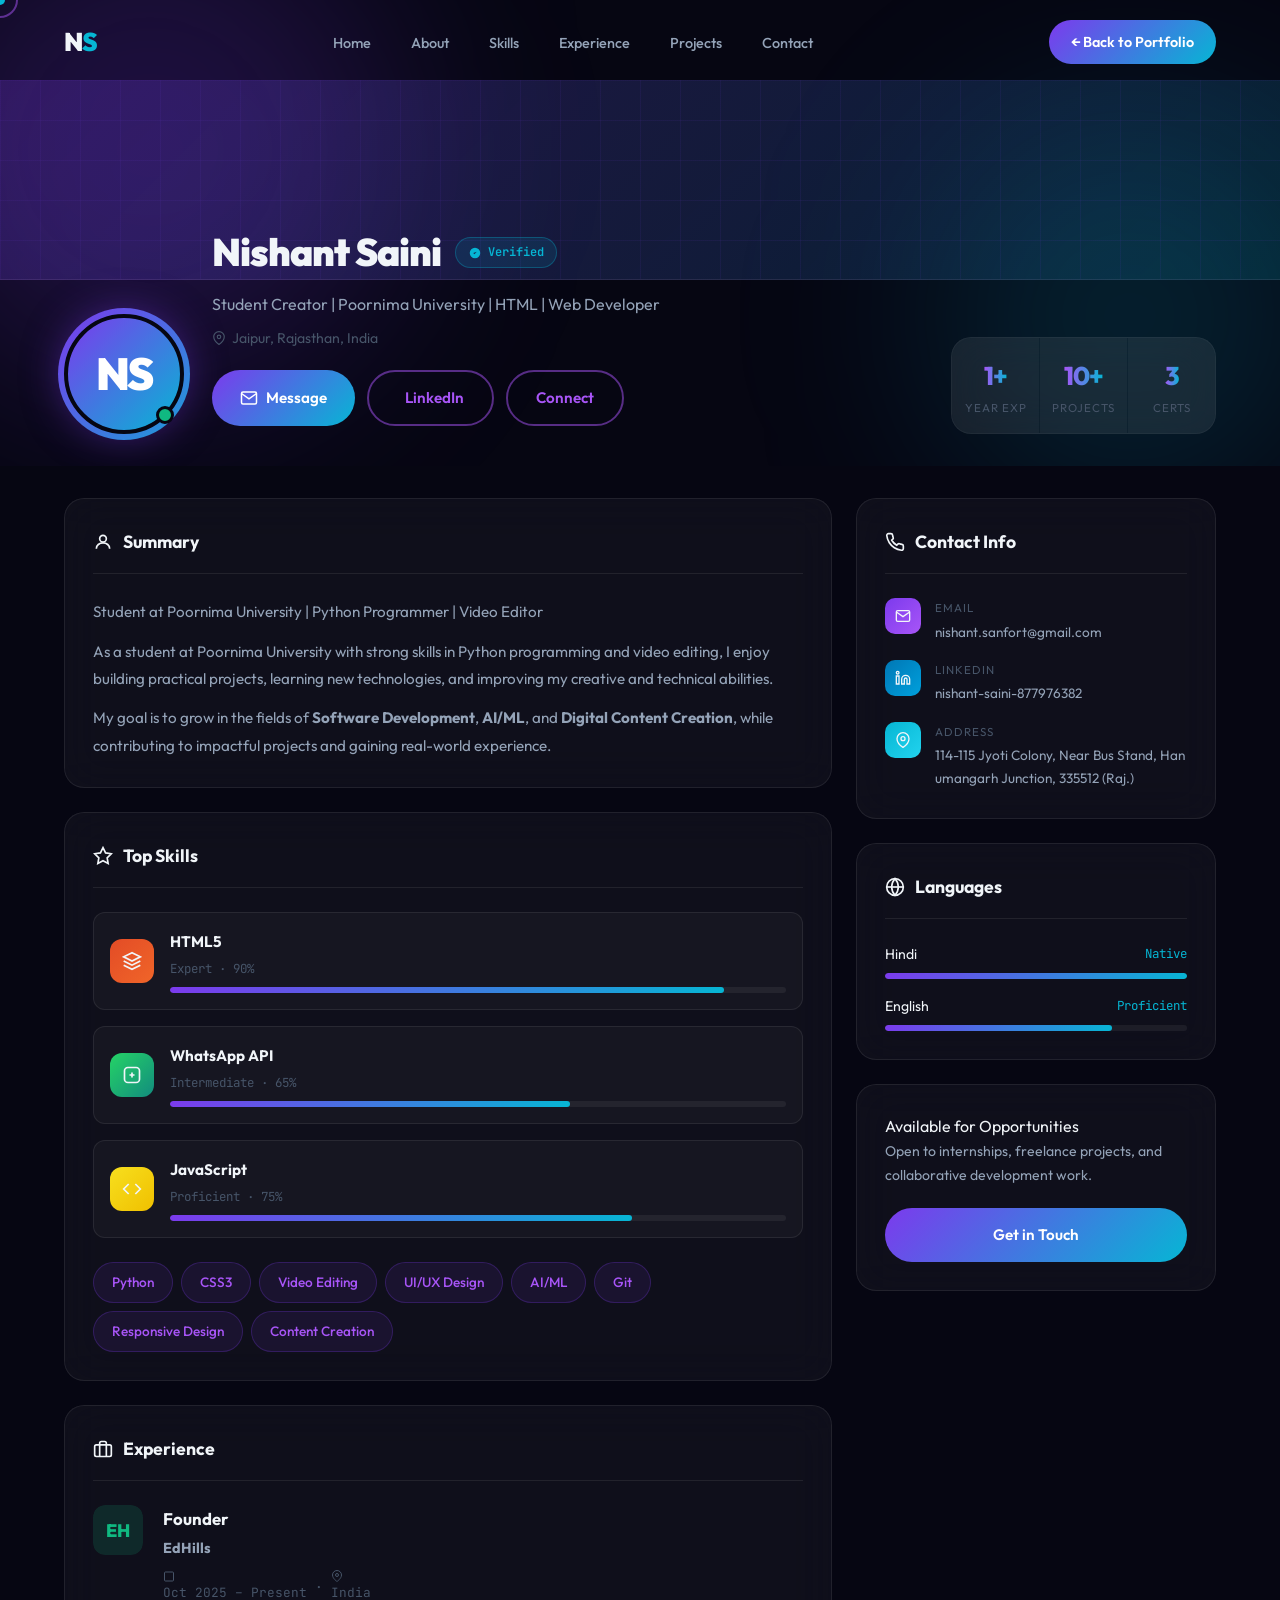
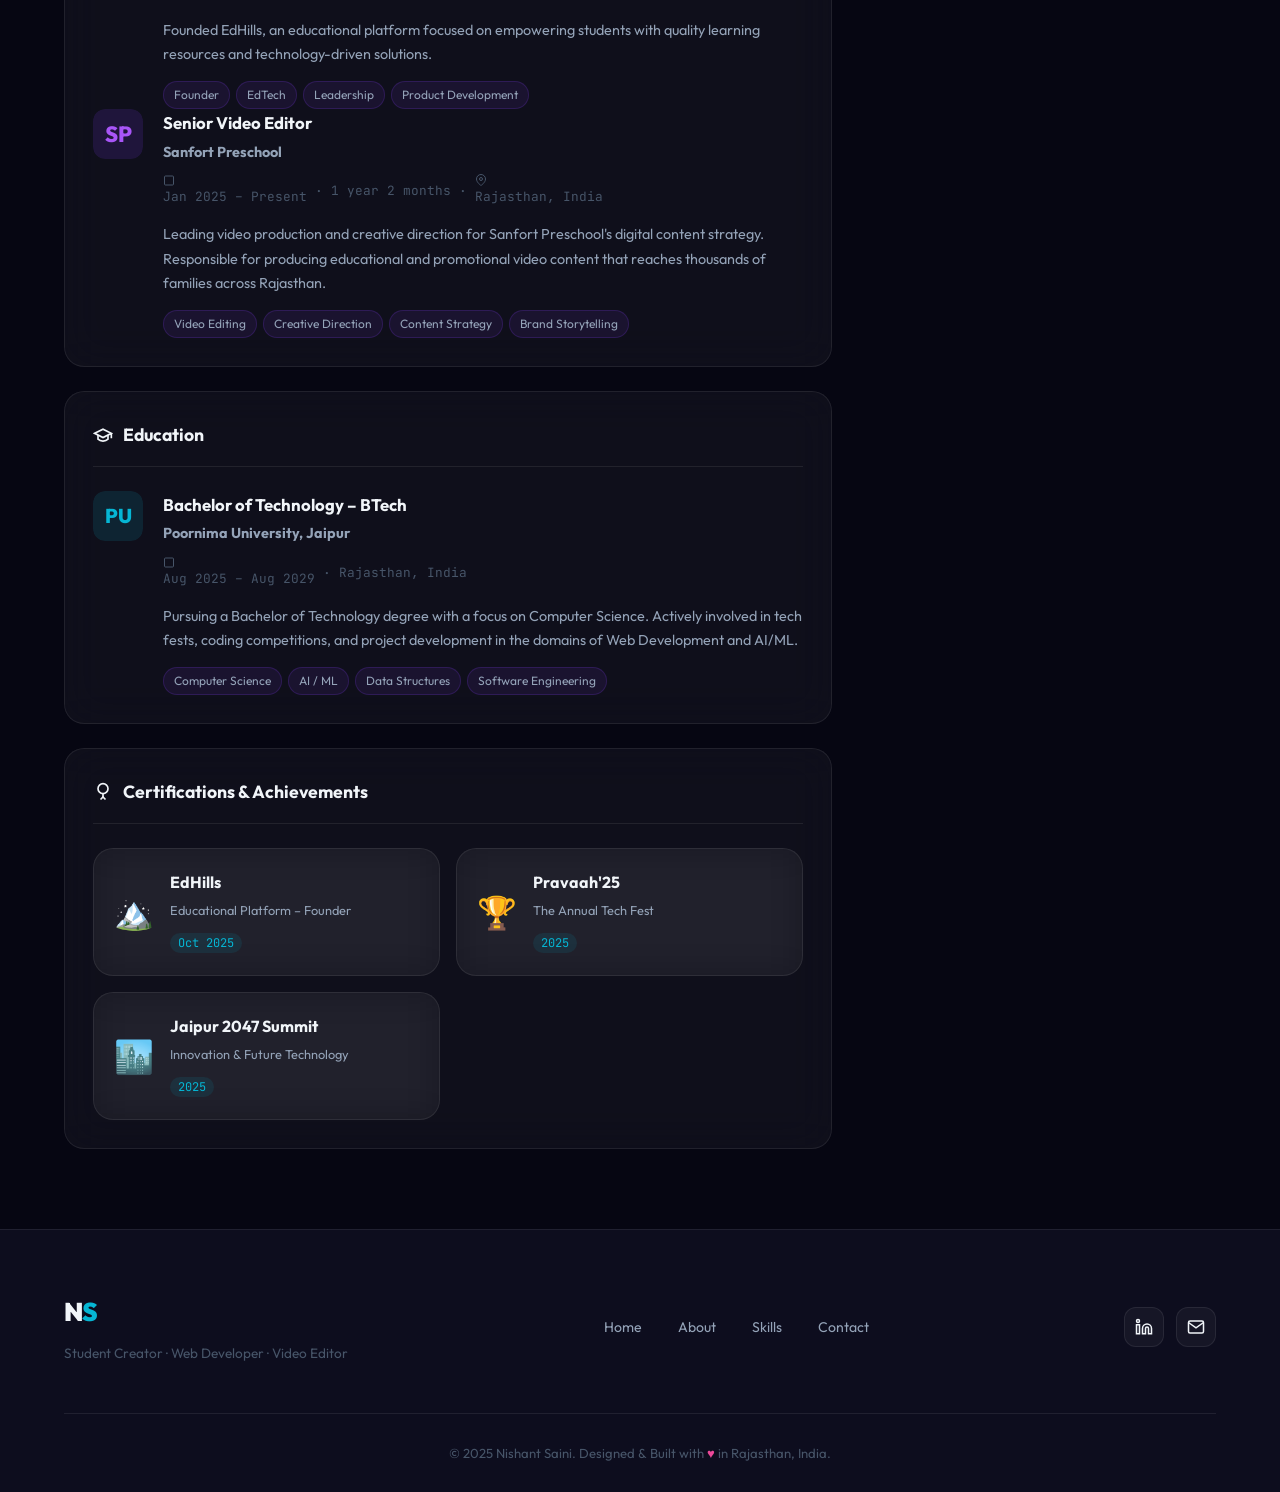
==== commit 1888e4dd: "Add files via upload" ====
--- a/profile.html
+++ b/profile.html
@@ -108,7 +108,7 @@
                         <span class="ps-label">Projects</span>
                     </div>
                     <div class="ps-item">
-                        <span class="ps-num gradient-text">2</span>
+                        <span class="ps-num gradient-text">3</span>
                         <span class="ps-label">Certs</span>
                     </div>
                 </div>
@@ -230,6 +230,46 @@
                         </svg>
                         Experience
                     </h2>
+                </div>
+                <div class="exp-item">
+                    <div class="exp-logo">
+                        <svg viewBox="0 0 50 50" fill="none">
+                            <rect width="50" height="50" rx="12" fill="rgba(16,185,129,0.15)" />
+                            <text x="50%" y="55%" dominant-baseline="middle" text-anchor="middle" font-size="18"
+                                fill="#10b981" font-family="Outfit, sans-serif" font-weight="800">EH</text>
+                        </svg>
+                    </div>
+                    <div class="exp-content">
+                        <h3>Founder</h3>
+                        <h4>EdHills</h4>
+                        <div class="exp-meta">
+                            <span>
+                                <svg viewBox="0 0 24 24" fill="none">
+                                    <rect x="3" y="4" width="18" height="18" rx="2" stroke="currentColor"
+                                        stroke-width="2" />
+                                </svg>
+                                Oct 2025 – Present
+                            </span>
+                            <span>·</span>
+                            <span>
+                                <svg viewBox="0 0 24 24" fill="none">
+                                    <path d="M21 10c0 7-9 13-9 13s-9-6-9-13a9 9 0 0118 0z" stroke="currentColor"
+                                        stroke-width="2" />
+                                    <circle cx="12" cy="10" r="3" stroke="currentColor" stroke-width="2" />
+                                </svg>
+                                India
+                            </span>
+                        </div>
+                        <p class="exp-desc">
+                            Founded EdHills, an educational platform focused on empowering students with quality learning resources and technology-driven solutions.
+                        </p>
+                        <div class="exp-skills">
+                            <span>Founder</span>
+                            <span>EdTech</span>
+                            <span>Leadership</span>
+                            <span>Product Development</span>
+                        </div>
+                    </div>
                 </div>
                 <div class="exp-item">
                     <div class="exp-logo">
@@ -339,6 +379,14 @@
                 </div>
                 <div class="certs-grid">
                     <div class="cert-card glass">
+                        <div class="cert-icon">🏔️</div>
+                        <div class="cert-details">
+                            <h3>EdHills</h3>
+                            <p>Educational Platform – Founder</p>
+                            <span class="cert-year">Oct 2025</span>
+                        </div>
+                    </div>
+                    <div class="cert-card glass">
                         <div class="cert-icon">🏆</div>
                         <div class="cert-details">
                             <h3>Pravaah'25</h3>
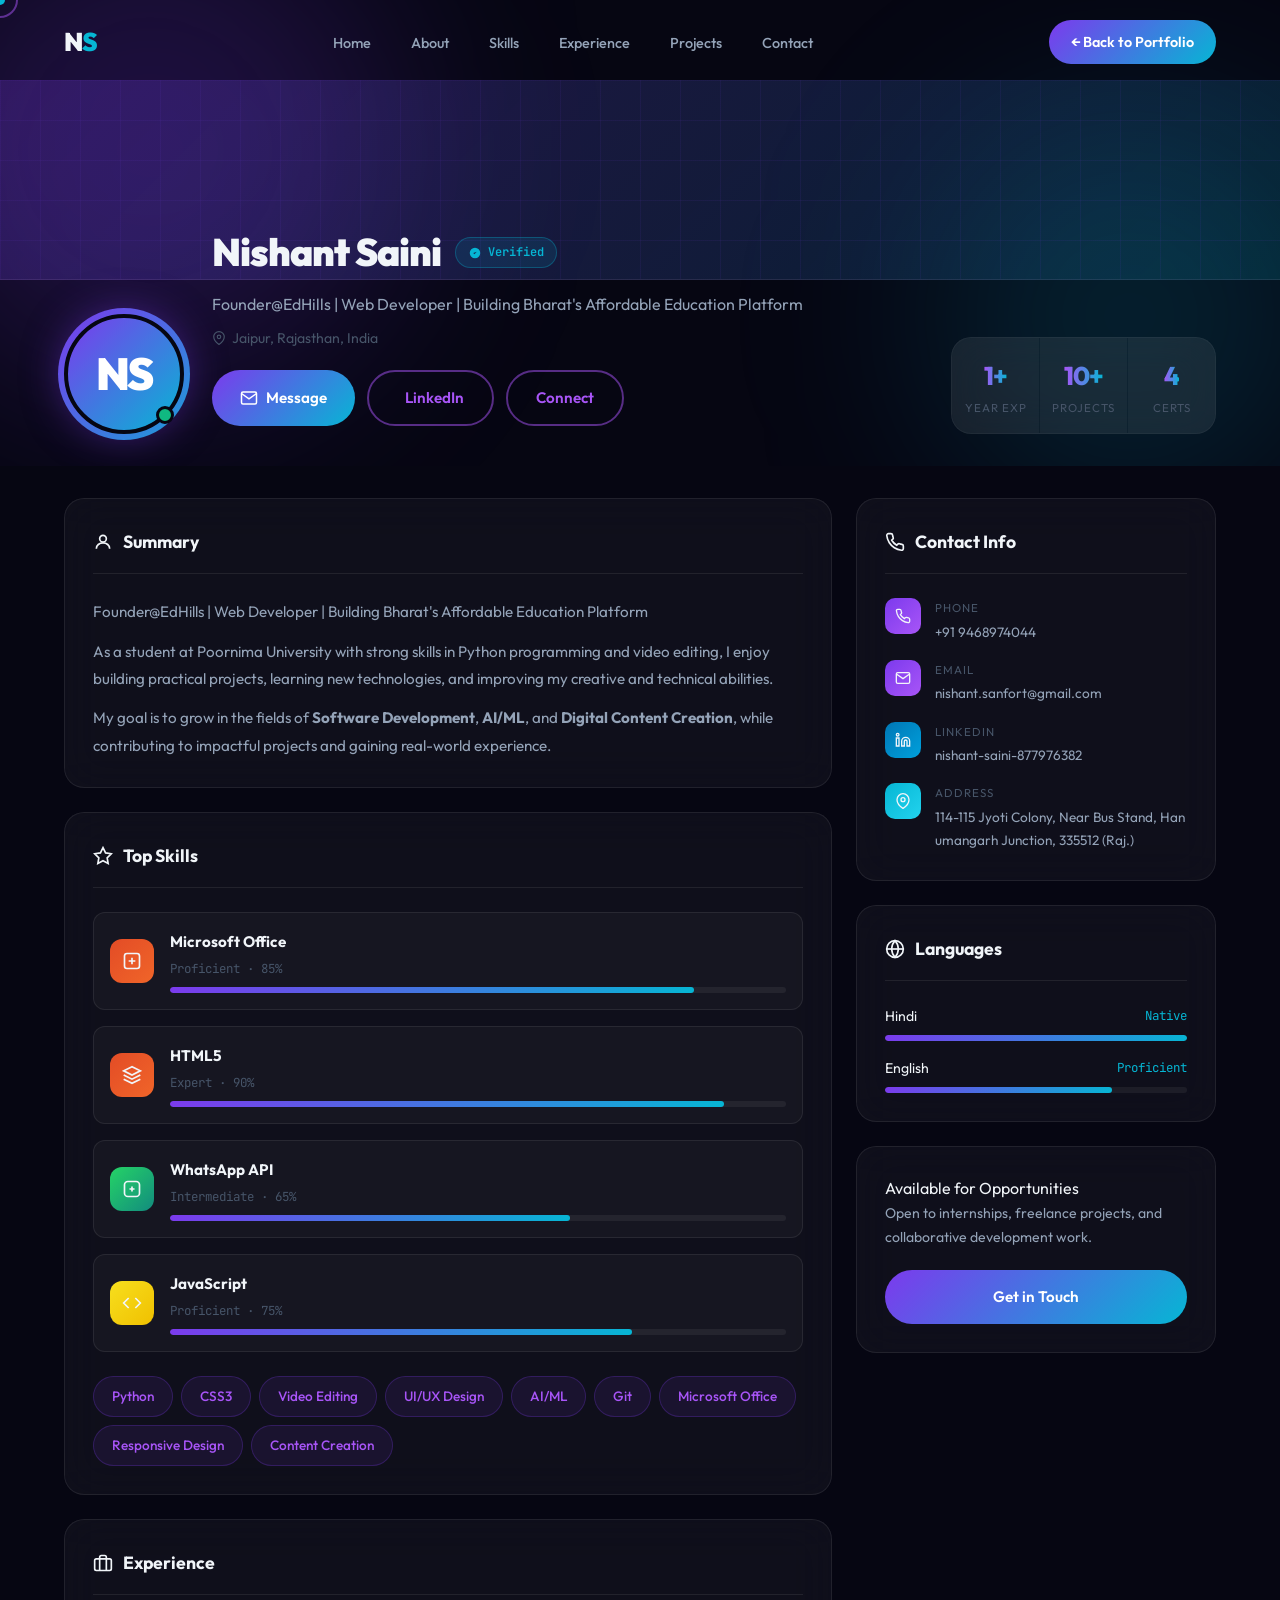
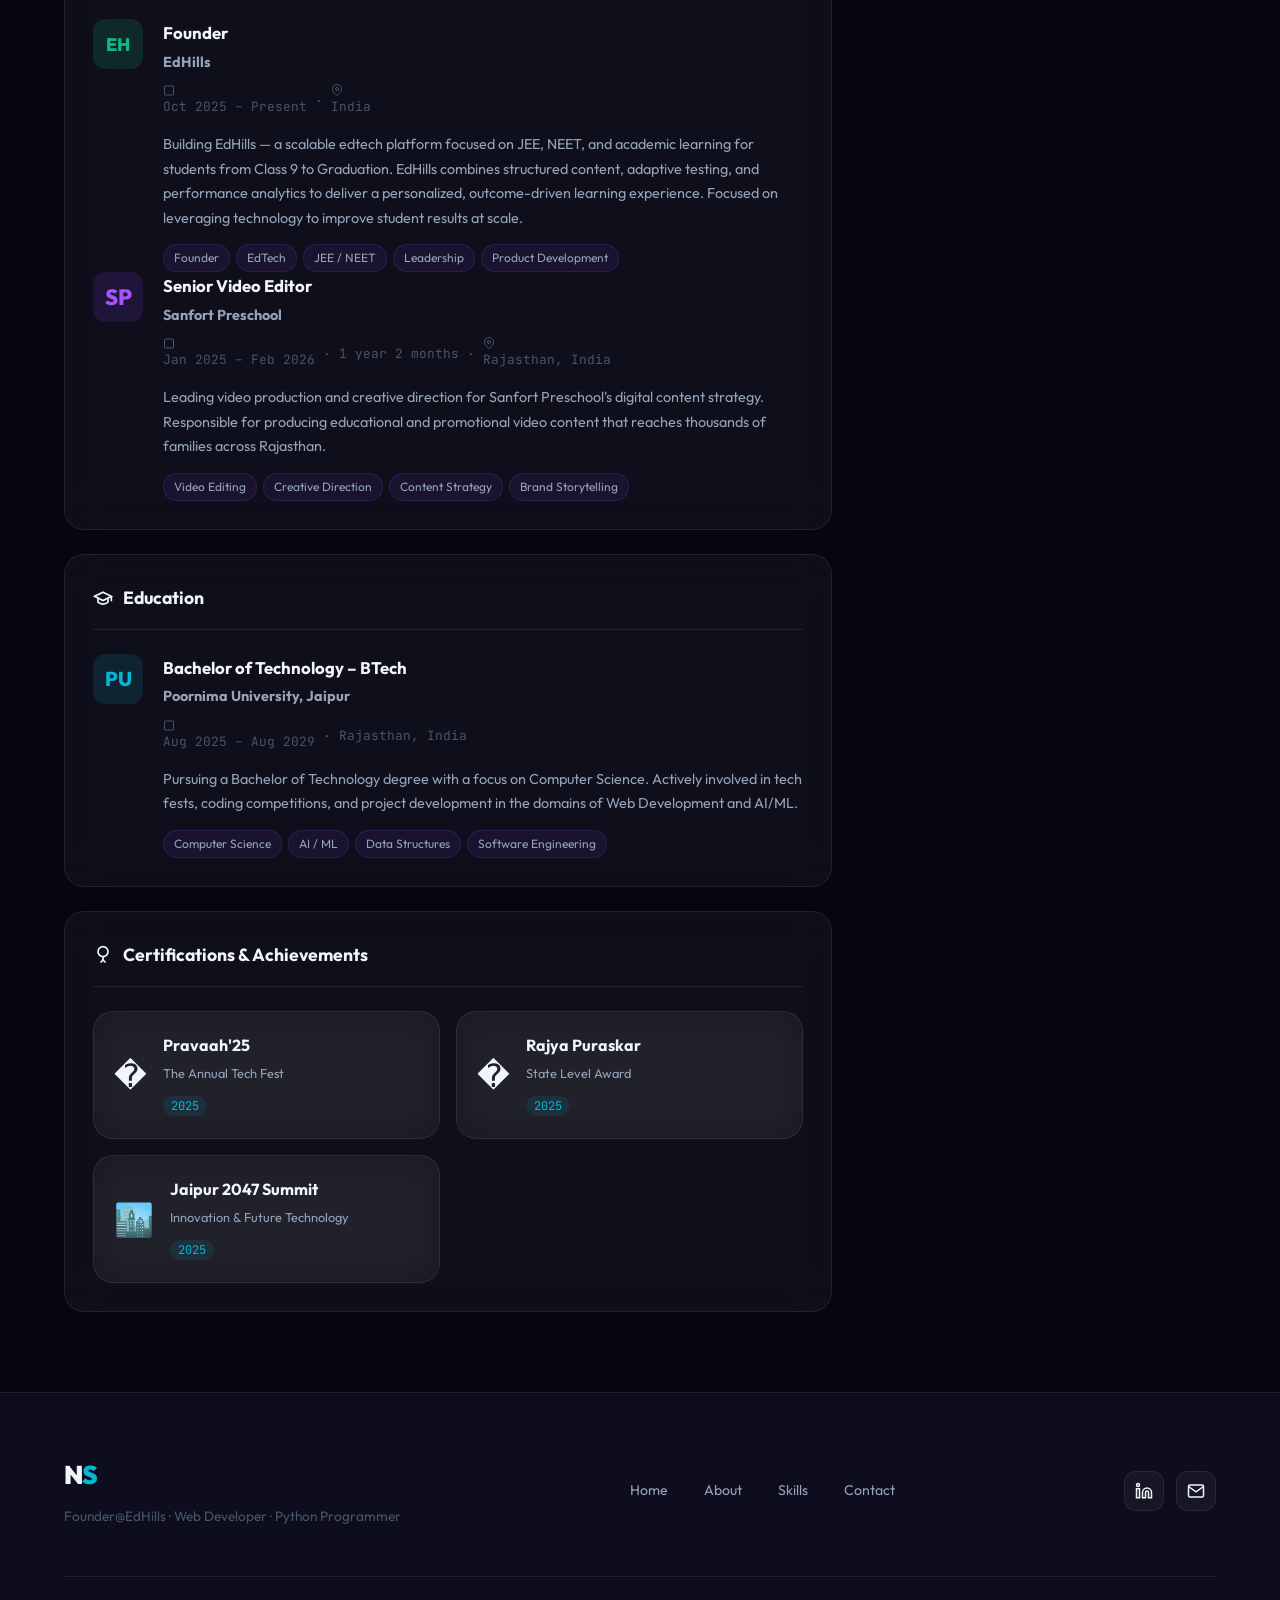
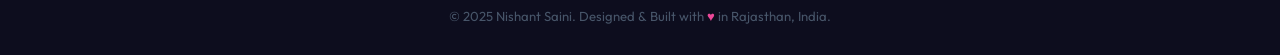
==== commit e2c115e8: "Add files via upload" ====
--- a/profile.html
+++ b/profile.html
@@ -67,7 +67,7 @@
                             Verified
                         </span>
                     </div>
-                    <p class="profile-headline">Student Creator | Poornima University | HTML | Web Developer</p>
+                    <p class="profile-headline">Founder@EdHills | Web Developer | Building Bharat's Affordable Education Platform</p>
                     <p class="profile-location">
                         <svg viewBox="0 0 24 24" fill="none">
                             <path d="M21 10c0 7-9 13-9 13s-9-6-9-13a9 9 0 0118 0z" stroke="currentColor"
@@ -108,7 +108,7 @@
                         <span class="ps-label">Projects</span>
                     </div>
                     <div class="ps-item">
-                        <span class="ps-num gradient-text">3</span>
+                        <span class="ps-num gradient-text">4</span>
                         <span class="ps-label">Certs</span>
                     </div>
                 </div>
@@ -133,7 +133,7 @@
                     </h2>
                 </div>
                 <p class="about-text">
-                    Student at Poornima University | Python Programmer | Video Editor
+                    Founder@EdHills | Web Developer | Building Bharat's Affordable Education Platform
                 </p>
                 <p class="about-text mt">
                     As a student at Poornima University with strong skills in Python programming and video editing, I
@@ -163,6 +163,21 @@
                     <div class="skill-pill featured-skill">
                         <div class="skill-pill-icon html">
                             <svg viewBox="0 0 24 24" fill="none">
+                                <rect x="3" y="3" width="18" height="18" rx="3" stroke="currentColor" stroke-width="2"/>
+                                <path d="M8 12h8M12 8v8" stroke="currentColor" stroke-width="2"/>
+                            </svg>
+                        </div>
+                        <div class="skill-pill-text">
+                            <span class="sp-name">Microsoft Office</span>
+                            <span class="sp-level">Proficient · 85%</span>
+                            <div class="sp-bar">
+                                <div class="sp-fill" style="--w:85%"></div>
+                            </div>
+                        </div>
+                    </div>
+                    <div class="skill-pill featured-skill">
+                        <div class="skill-pill-icon html">
+                            <svg viewBox="0 0 24 24" fill="none">
                                 <path d="M12 2L2 7l10 5 10-5-10-5zM2 17l10 5 10-5M2 12l10 5 10-5" stroke="currentColor"
                                     stroke-width="2" />
                             </svg>
@@ -215,6 +230,7 @@
                     <span class="tag">UI/UX Design</span>
                     <span class="tag">AI/ML</span>
                     <span class="tag">Git</span>
+                    <span class="tag">Microsoft Office</span>
                     <span class="tag">Responsive Design</span>
                     <span class="tag">Content Creation</span>
                 </div>
@@ -261,11 +277,12 @@
                             </span>
                         </div>
                         <p class="exp-desc">
-                            Founded EdHills, an educational platform focused on empowering students with quality learning resources and technology-driven solutions.
+                            Building EdHills — a scalable edtech platform focused on JEE, NEET, and academic learning for students from Class 9 to Graduation. EdHills combines structured content, adaptive testing, and performance analytics to deliver a personalized, outcome-driven learning experience. Focused on leveraging technology to improve student results at scale.
                         </p>
                         <div class="exp-skills">
                             <span>Founder</span>
                             <span>EdTech</span>
+                            <span>JEE / NEET</span>
                             <span>Leadership</span>
                             <span>Product Development</span>
                         </div>
@@ -288,7 +305,7 @@
                                     <rect x="3" y="4" width="18" height="18" rx="2" stroke="currentColor"
                                         stroke-width="2" />
                                 </svg>
-                                Jan 2025 – Present
+                                Jan 2025 – Feb 2026
                             </span>
                             <span>·</span>
                             <span>1 year 2 months</span>
@@ -379,18 +396,18 @@
                 </div>
                 <div class="certs-grid">
                     <div class="cert-card glass">
-                        <div class="cert-icon">🏔️</div>
-                        <div class="cert-details">
-                            <h3>EdHills</h3>
-                            <p>Educational Platform – Founder</p>
-                            <span class="cert-year">Oct 2025</span>
-                        </div>
-                    </div>
-                    <div class="cert-card glass">
-                        <div class="cert-icon">🏆</div>
+                        <div class="cert-icon">�</div>
                         <div class="cert-details">
                             <h3>Pravaah'25</h3>
                             <p>The Annual Tech Fest</p>
+                            <span class="cert-year">2025</span>
+                        </div>
+                    </div>
+                    <div class="cert-card glass">
+                        <div class="cert-icon">�️</div>
+                        <div class="cert-details">
+                            <h3>Rajya Puraskar</h3>
+                            <p>State Level Award</p>
                             <span class="cert-year">2025</span>
                         </div>
                     </div>
@@ -426,6 +443,18 @@
                     <li>
                         <div class="cl-icon email">
                             <svg viewBox="0 0 24 24" fill="none">
+                                <path d="M22 16.92v3a2 2 0 01-2.18 2 19.79 19.79 0 01-8.63-3.07 19.5 19.5 0 01-6-6 19.79 19.79 0 01-3.07-8.67A2 2 0 014.11 2h3a2 2 0 012 1.72c.127.96.361 1.903.7 2.81a2 2 0 01-.45 2.11L8.09 9.91a16 16 0 006 6l1.27-1.27a2 2 0 012.11-.45c.907.339 1.85.573 2.81.7A2 2 0 0122 16.92z"
+                                    stroke="currentColor" stroke-width="2" />
+                            </svg>
+                        </div>
+                        <div>
+                            <span class="cl-label">Phone</span>
+                            <a href="tel:+919468974044" class="cl-value">+91 9468974044</a>
+                        </div>
+                    </li>
+                    <li>
+                        <div class="cl-icon email">
+                            <svg viewBox="0 0 24 24" fill="none">
                                 <path d="M4 4h16c1.1 0 2 .9 2 2v12c0 1.1-.9 2-2 2H4c-1.1 0-2-.9-2-2V6c0-1.1.9-2 2-2z"
                                     stroke="currentColor" stroke-width="2" />
                                 <polyline points="22,6 12,13 2,6" stroke="currentColor" stroke-width="2" />
@@ -523,7 +552,7 @@
             <div class="footer-inner">
                 <div class="footer-brand">
                     <span class="nav-logo">N<span class="accent">S</span></span>
-                    <p>Student Creator · Web Developer · Video Editor</p>
+                    <p>Founder@EdHills · Web Developer · Python Programmer</p>
                 </div>
                 <div class="footer-links">
                     <a href="index.html">Home</a>
